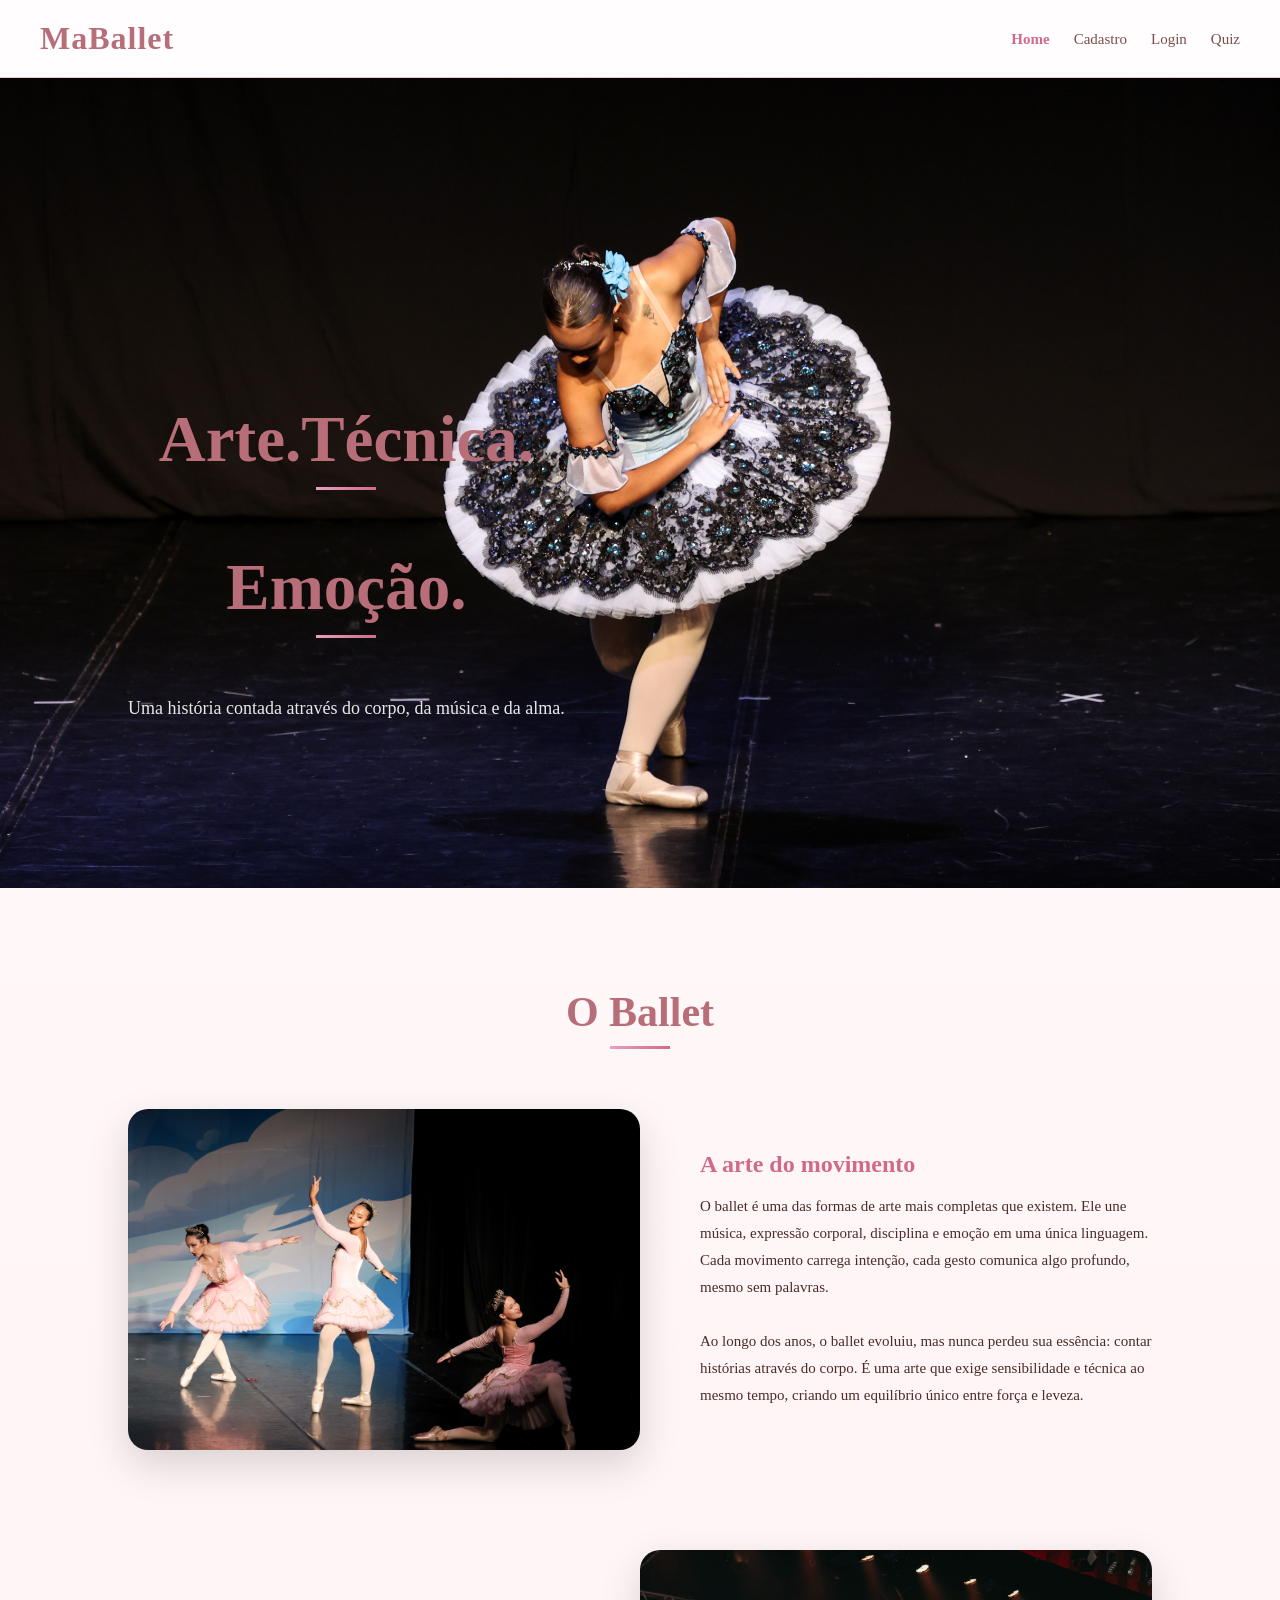
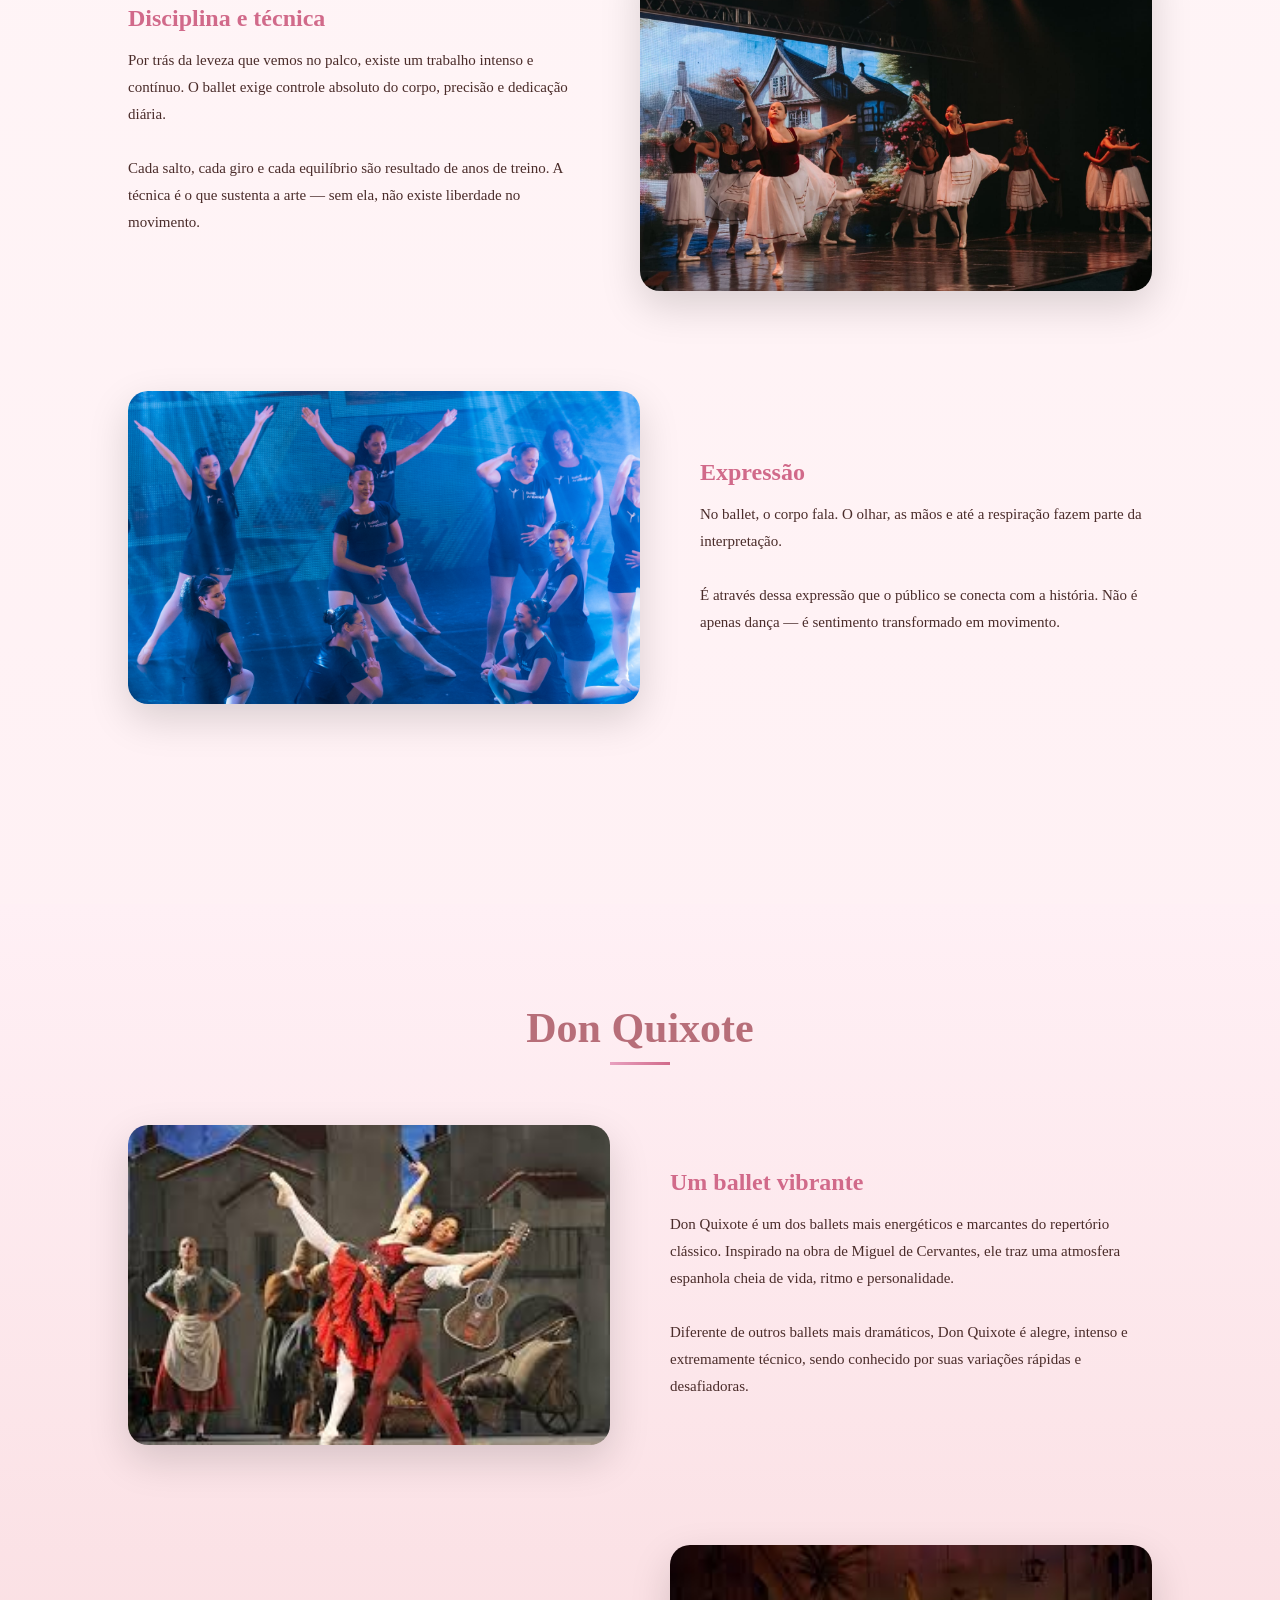
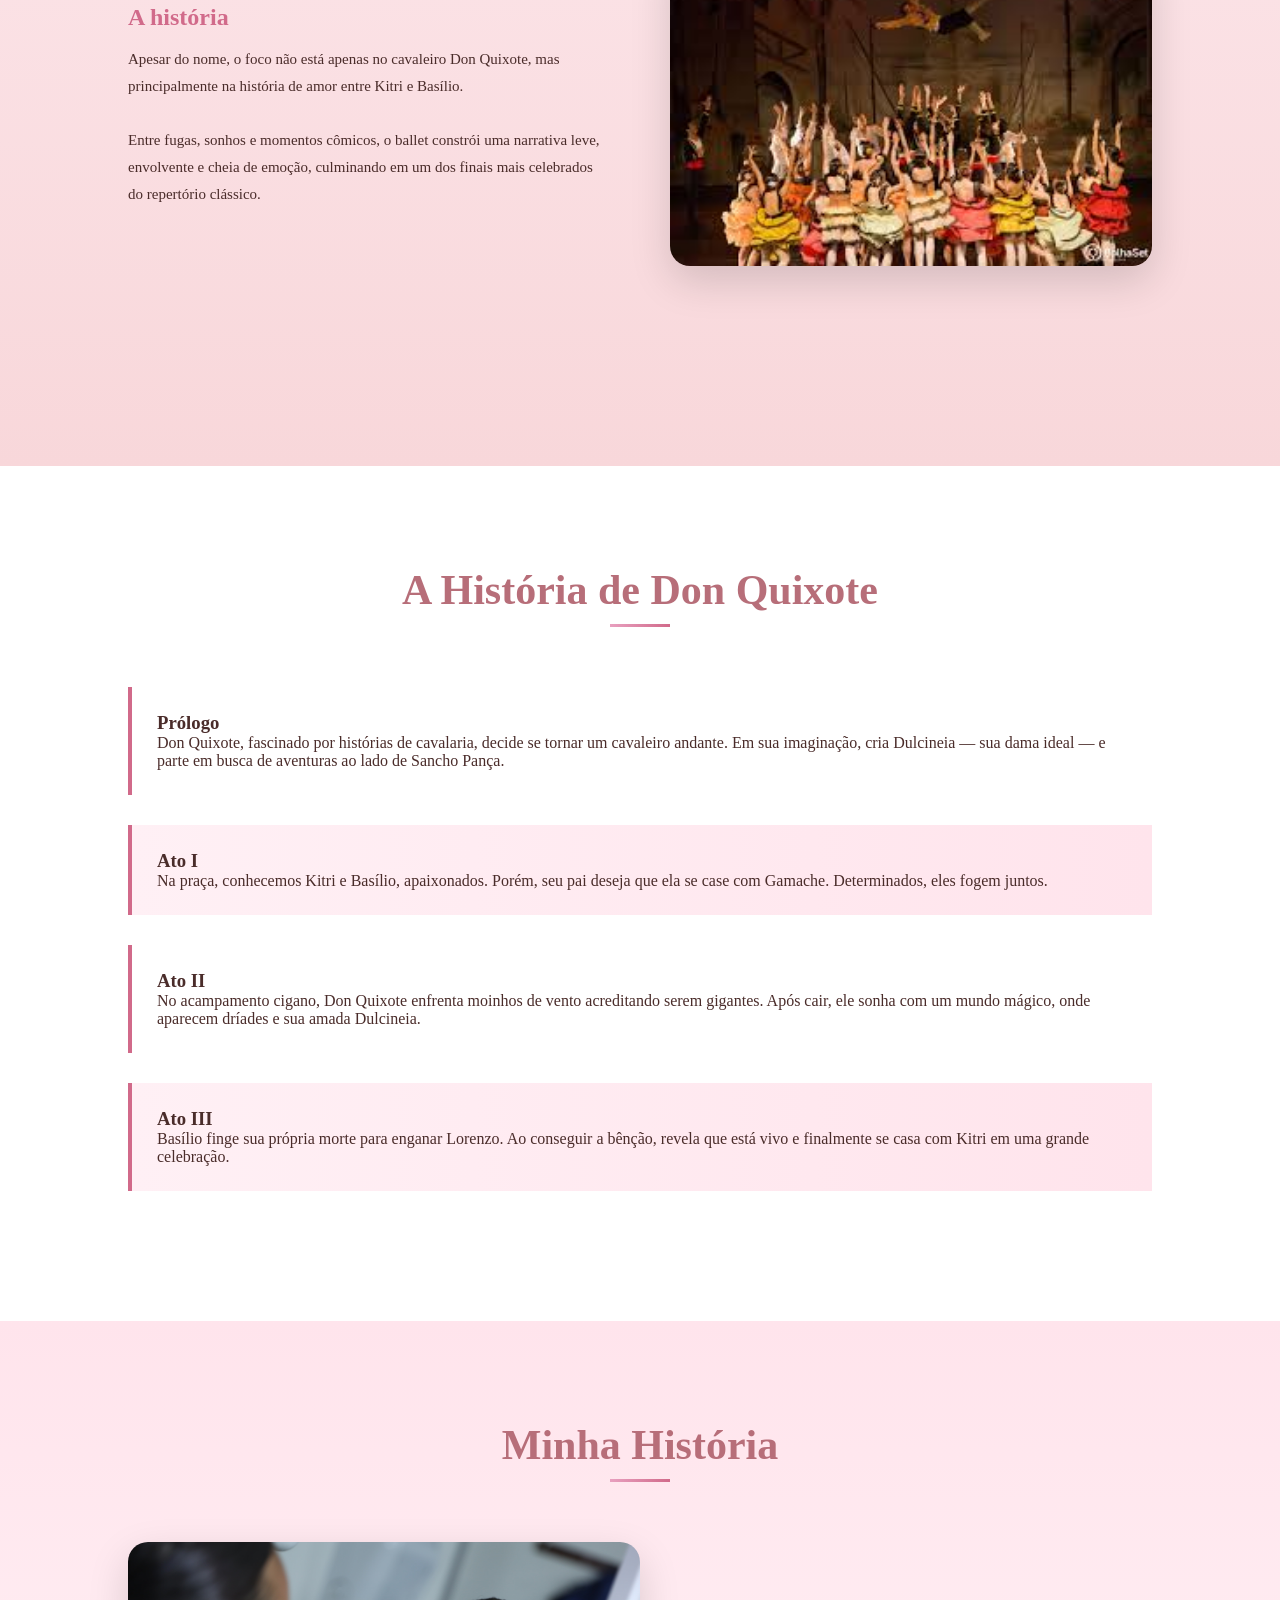
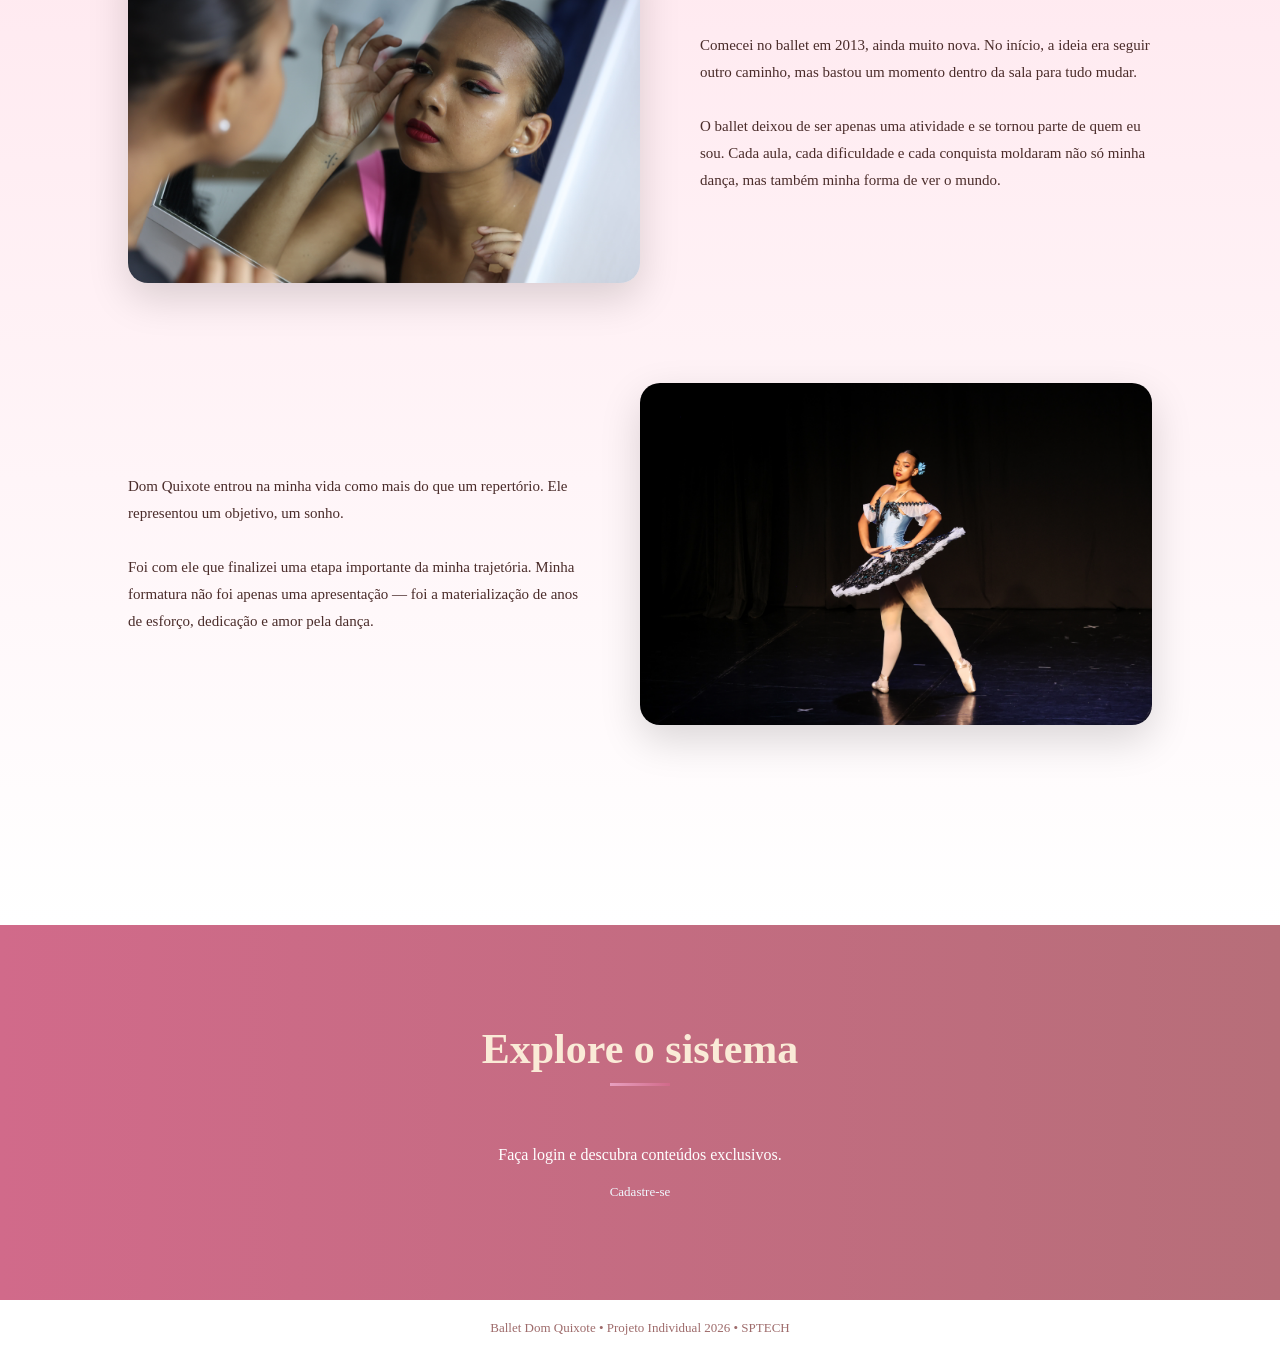
==== projetoApi/public/index.html @ e90dd617 "subindo versão com tentativa de linkar na api" ====
<!DOCTYPE html>
<html lang="pt-br">
<head>
<meta charset="UTF-8">
<meta name="viewport" content="width=device-width, initial-scale=1.0" />
<title>Ballet Don Quixote</title>
<link rel="stylesheet" href="../public/estilo.css" />
</head>

<body>
<header>
    <h1>MaBallet</h1>
    <nav>
        <a href="#" class="ativo">Home</a>
        <a href="../public/cadastro.html">Cadastro</a>
        <a href="../public/login.html">Login</a>
        <a href="#">Quiz</a>
    </nav>
</header>

<section class="hero">
    <div class="overlay"></div>
    <div class="hero-text">
        <h2>Arte.Técnica.</h2>
        <h2>Emoção.</h2>
        <p>Uma história contada através do corpo, da música e da alma.</p>
    </div>
</section>

<section class="ballet">
    <h2>O Ballet</h2>

    <div class="bloco">
        <img src="../public/assets/ballet2.jpg">
        <div class="texto">
            <h3>A arte do movimento</h3>
            <p>
                O ballet é uma das formas de arte mais completas que existem. Ele une música, expressão corporal,
                disciplina e emoção em uma única linguagem. Cada movimento carrega intenção, cada gesto comunica
                algo profundo, mesmo sem palavras.
                <br><br>
                Ao longo dos anos, o ballet evoluiu, mas nunca perdeu sua essência: contar histórias através do corpo.
                É uma arte que exige sensibilidade e técnica ao mesmo tempo, criando um equilíbrio único entre força e leveza.
            </p>
        </div>
    </div>

    <div class="bloco reverse">
        <img src="../public/assets/ballet5.jpg">
        <div class="texto">
            <h3>Disciplina e técnica</h3>
            <p>
                Por trás da leveza que vemos no palco, existe um trabalho intenso e contínuo.
                O ballet exige controle absoluto do corpo, precisão e dedicação diária.
                <br><br>
                Cada salto, cada giro e cada equilíbrio são resultado de anos de treino.
                A técnica é o que sustenta a arte — sem ela, não existe liberdade no movimento.
            </p>
        </div>
    </div>

    <div class="bloco">
        <img src="../public/assets/ballet4.JPG">
        <div class="texto">
            <h3>Expressão</h3>
            <p>
                No ballet, o corpo fala. O olhar, as mãos e até a respiração fazem parte da interpretação.
                <br><br>
                É através dessa expressão que o público se conecta com a história.
                Não é apenas dança — é sentimento transformado em movimento.
            </p>
        </div>
    </div>
</section>

<section class="dom">
    <h2>Don Quixote</h2>

    <div class="bloco">
        <img src="../public/assets/domquixote.jpg">
        <div class="texto">
            <h3>Um ballet vibrante</h3>
            <p>
                Don Quixote é um dos ballets mais energéticos e marcantes do repertório clássico.
                Inspirado na obra de Miguel de Cervantes, ele traz uma atmosfera espanhola cheia de vida,
                ritmo e personalidade.
                <br><br>
                Diferente de outros ballets mais dramáticos, Don Quixote é alegre, intenso e extremamente técnico,
                sendo conhecido por suas variações rápidas e desafiadoras.
            </p>
        </div>
    </div>

    <div class="bloco reverse">
        <img src="../public/assets/domquixote3.jpg">
        <div class="texto">
            <h3>A história</h3>
            <p>
                Apesar do nome, o foco não está apenas no cavaleiro Don Quixote,
                mas principalmente na história de amor entre Kitri e Basílio.
                <br><br>
                Entre fugas, sonhos e momentos cômicos, o ballet constrói uma narrativa leve,
                envolvente e cheia de emoção, culminando em um dos finais mais celebrados do repertório clássico.
            </p>
        </div>
    </div>
</section>

<section class="historia">
    <h2>A História de Don Quixote</h2>

    <div class="linha">
        <h3>Prólogo</h3>
        <p>
            Don Quixote, fascinado por histórias de cavalaria, decide se tornar um cavaleiro andante.
            Em sua imaginação, cria Dulcineia — sua dama ideal — e parte em busca de aventuras ao lado de Sancho Pança.
        </p>
    </div>

    <div class="linha destaque">
        <h3>Ato I</h3>
        <p>
            Na praça, conhecemos Kitri e Basílio, apaixonados. Porém, seu pai deseja que ela se case com Gamache.
            Determinados, eles fogem juntos.
        </p>
    </div>

    <div class="linha">
        <h3>Ato II</h3>
        <p>
            No acampamento cigano, Don Quixote enfrenta moinhos de vento acreditando serem gigantes.
            Após cair, ele sonha com um mundo mágico, onde aparecem dríades e sua amada Dulcineia.
        </p>
    </div>

    <div class="linha destaque">
        <h3>Ato III</h3>
        <p>
            Basílio finge sua própria morte para enganar Lorenzo. Ao conseguir a bênção,
            revela que está vivo e finalmente se casa com Kitri em uma grande celebração.
        </p>
    </div>
</section>

<section class="minha">
    <h2>Minha História</h2>

    <div class="bloco">
        <img src="../public/assets/ballet8.JPG">
        <div class="texto">
            <p>
                Comecei no ballet em 2013, ainda muito nova. No início, a ideia era seguir outro caminho,
                mas bastou um momento dentro da sala para tudo mudar.
                <br><br>
                O ballet deixou de ser apenas uma atividade e se tornou parte de quem eu sou.
                Cada aula, cada dificuldade e cada conquista moldaram não só minha dança,
                mas também minha forma de ver o mundo.
            </p>
        </div>
    </div>

    <div class="bloco reverse">
        <img src="../public/assets/ballet7.jpg">
        <div class="texto">
            <p>
                Dom Quixote entrou na minha vida como mais do que um repertório.
                Ele representou um objetivo, um sonho.
                <br><br>
                Foi com ele que finalizei uma etapa importante da minha trajetória.
                Minha formatura não foi apenas uma apresentação — foi a materialização de anos de esforço,
                dedicação e amor pela dança.
            </p>
        </div>
    </div>
</section>


<section class="ct">
    <h2 style="color: antiquewhite;">Explore o sistema</h2>
    <p>Faça login e descubra conteúdos exclusivos.</p>
     <p class="rodape-card"><a href="../public/cadastro.html" style="color: aliceblue;">Cadastre-se</a></p>
</section>

<footer>
    <p>Ballet Dom Quixote • Projeto Individual 2026 • SPTECH</p>
</footer>

</body>
</html>
---- projetoApi/public/estilo.css ----
* {
    margin: 0;
    padding: 0;
    box-sizing: border-box;
    font-family: 'Georgia', serif;
}

body {
    background: linear-gradient(to bottom, #fffafa, #ffe4ec);
    color: #4a2c2a;
    min-height: 100vh;
}

/* NAVBAR */
header {
    display: flex;
    justify-content: space-between;
    align-items: center;
    padding: 20px 40px;
    background: rgba(255, 255, 255, 0.6);
    backdrop-filter: blur(12px);
    border-bottom: 1px solid #f3c6d3;
    position: sticky;
    top: 0;
    z-index: 10;
}

header h1 {
    color: #b76e79;
    letter-spacing: 1px;
}

nav a {
    margin-left: 20px;
    text-decoration: none;
    color: #7a4e4e;
    font-size: 15px;
    position: relative;
}

nav a::after {
    content: "";
    width: 0%;
    height: 2px;
    background: linear-gradient(to right, #e8a0bf, #d16a8a);
    position: absolute;
    bottom: -5px;
    left: 0;
    transition: 0.3s;
}

nav a:hover::after {
    width: 100%;
}

nav a.ativo {
    color: #d16a8a;
    font-weight: bold;
}

/* HERO */
.hero {
    height: 90vh;
    background: url("../public/assets/ballet.jpg") center/cover;
    position: relative;
}

.hero-text {
    position: absolute;
    top: 40%;
    left: 10%;
    color: white;
}

.hero-text h2 {
    font-size: 65px;
    font-family: 'Times New Roman', serif;
}

.hero-text p {
    margin-top: 10px;
    font-size: 18px;
    opacity: 0.9;
}

/* SEÇÕES */
section {
    padding: 100px 10%;
}

h2 {
    font-size: 42px;
    margin-bottom: 60px;
    text-align: center;
    color: #b76e79;
    position: relative;
}

h2::after {
    content: "";
    width: 60px;
    height: 3px;
    background: linear-gradient(to right, #e8a0bf, #d16a8a);
    display: block;
    margin: 10px auto 0;
}

/* BLOCOS */
.bloco {
    display: flex;
    align-items: center;
    gap: 60px;
    margin-bottom: 100px;
}

.bloco img {
    width: 50%;
    border-radius: 20px;
    box-shadow: 0 15px 40px rgba(0, 0, 0, 0.15);
    transition: 0.4s;
}

.bloco img:hover {
    transform: scale(1.03);
}

.texto {
    width: 50%;
}

.texto h3 {
    margin-bottom: 15px;
    color: #d16a8a;
    font-size: 24px;
}

.texto p {
    line-height: 1.8;
    font-size: 15px;
}

.reverse {
    flex-direction: row-reverse;
}

/* DOM QUIXOTE */
.dom {
    background: linear-gradient(to bottom, #fff0f5, #f8d7da);
    position: relative;
}

/* HISTÓRIA */
.historia {
    background: #fff;
}

.linha {
    margin-bottom: 30px;
    padding: 25px;
    border-left: 4px solid #d16a8a;
    transition: 0.3s;
}

.linha:hover {
    background: #fff0f5;
    transform: translateX(5px);
}

.linha.destaque {
    background: linear-gradient(to right, #fff0f5, #ffe4ec);
}

/* MINHA HISTÓRIA */
.minha {
    background: linear-gradient(to bottom, #ffe4ec, #fff);
}

/* CT */
.ct {
    text-align: center;
    background: linear-gradient(to right, #d16a8a, #b76e79);
    color: white;
    position: relative;
}

.ct button {
    margin-top: 20px;
    padding: 12px 25px;
    border: none;
    background: white;
    color: #d16a8a;
    border-radius: 20px;
    cursor: pointer;
    transition: 0.3s;
}

.ct button:hover {
    transform: scale(1.05);
    background: #ffe4ec;
}

/* FOOTER */
footer {
    text-align: center;
    padding: 20px;
    background: #fff;
    font-size: 13px;
    color: #9e6b6b;
}

/* LOGIN & CADASTRO */

.pagina {
    display: flex;
    align-items: center;
    justify-content: center;
    min-height: calc(100vh - 70px);
    padding: 40px 20px;
}

.card {
    background: rgba(255, 255, 255, 0.85);
    border: 1px solid #f3c6d3;
    border-radius: 20px;
    padding: 48px 44px;
    width: 100%;
    max-width: 480px;
    box-shadow: 0 8px 32px rgba(209, 106, 138, 0.1);
}

.card h2 {
    font-size: 28px;
    color: #b76e79;
    margin-bottom: 6px;
    text-align: center;
}

.subtitulo {
    text-align: center;
    color: #9e6b6b;
    font-size: 14px;
    margin-bottom: 30px;
}

.campo {
    margin-bottom: 18px;
}

.campo label {
    display: block;
    font-size: 13px;
    color: #7a4e4e;
    margin-bottom: 6px;
}

.campo input {
    width: 100%;
    padding: 11px 14px;
    border: 1px solid #f3c6d3;
    border-radius: 10px;
    font-size: 14px;
    font-family: 'Georgia', serif;
    color: #4a2c2a;
    background: #fff;
    transition: border 0.2s, box-shadow 0.2s;
    outline: none;
}

.campo input:focus {
    border-color: #d16a8a;
    box-shadow: 0 0 0 3px rgba(209, 106, 138, 0.15);
}

.campo input::placeholder {
    color: #c9a0a0;
}

.linha-dupla {
    display: grid;
    grid-template-columns: 1fr 1fr;
    gap: 14px;
}

.botao {
    width: 100%;
    padding: 13px;
    background: linear-gradient(to right, #d16a8a, #b76e79);
    color: white;
    border: none;
    border-radius: 12px;
    font-size: 15px;
    font-family: 'Georgia', serif;
    cursor: pointer;
    margin-top: 8px;
    transition: opacity 0.2s, transform 0.2s;
}

.botao:hover {
    opacity: 0.9;
    transform: scale(1.01);
}

.botao:active {
    transform: scale(0.99);
}

.botao:disabled {
    opacity: 0.5;
    cursor: not-allowed;
    transform: none;
}

.rodape-card {
    text-align: center;
    font-size: 13px;
    color: #9e6b6b;
    margin-top: 20px;
}

.rodape-card a {
    color: #d16a8a;
    text-decoration: none;
}

.rodape-card a:hover {
    text-decoration: underline;
}

.alerta {
    display: none;
    padding: 11px 16px;
    border-radius: 10px;
    font-size: 13px;
    margin-bottom: 18px;
    text-align: center;
}

.alerta.erro {
    background: #fff0f5;
    border: 1px solid #f3c6d3;
    color: #b76e79;
}

.alerta.sucesso {
    background: #f0fff4;
    border: 1px solid #c3e6cb;
    color: #2d6a4f;
}

/* Contador de tentativas (só no login) */
.tentativas {
    text-align: center;
    font-size: 12px;
    color: #b76e79;
    margin-top: 8px;
    min-height: 18px;
}

/* ALERTA */

#alerta {
    position: absolute;
    right: 0;
    bottom: 0;
}

.mensagem-alarme {
    background-color: white;
    border-radius: 5px;
    width: 300px;
    height: 80px;
    margin: 10px;
    padding: 10px 0;
    display: flex;
    justify-content: space-evenly;
    align-items: center;
}

.mensagem-alarme h3 {
    font-size: 14px;
    margin: 0;
}

.mensagem-alarme .informacao {
    width: 66%;
}

.alarme-sino {
    width: 48px;
    height: 48px;
    animation-name: bell;
    animation-duration: 4s;
    background-image: url('https://cdn-icons-png.flaticon.com/512/1157/1157000.png');
    background-size: cover;
    animation-iteration-count: infinite;
}

.quiz-topo {
    text-align: center;
    margin-bottom: 24px;
}

.quiz-topo p {
    color: #9e6b6b;
    font-size: 14px;
    margin-top: 6px;
}

.progresso {
    display: flex;
    gap: 8px;
    margin-bottom: 24px;
}

.passo {
    flex: 1;
    height: 5px;
    border-radius: 3px;
    background: #f3c6d3;
    transition: background 0.3s;
}

.passo.ativo {
    background: #e8a0bf;
}

.passo.completo {
    background: #d16a8a;
}

.quiz-num {
    font-size: 12px;
    color: #c9a0a0;
    margin-bottom: 6px;
}

.quiz-pergunta {
    font-size: 18px;
    color: #b76e79;
    margin-bottom: 24px;
    line-height: 1.5;
}

.opcoes {
    display: flex;
    flex-direction: column;
    gap: 10px;
    margin-bottom: 24px;
}

.opcao {
    display: flex;
    align-items: center;
    gap: 12px;
    padding: 12px 16px;
    border: 1px solid #f3c6d3;
    border-radius: 12px;
    background: #fff;
    cursor: pointer;
    font-family: 'Georgia', serif;
    font-size: 14px;
    color: #4a2c2a;
    text-align: left;
    transition: border 0.2s, background 0.2s;
}

.opcao:hover {
    border-color: #e8a0bf;
    background: #fff0f5;
}

.opcao.marcada {
    border-color: #d16a8a;
    background: #fff0f5;
}

.opcao-letra {
    min-width: 28px;
    height: 28px;
    border-radius: 50%;
    background: #f3c6d3;
    color: #b76e79;
    font-size: 12px;
    font-weight: bold;
    display: flex;
    align-items: center;
    justify-content: center;
}

.opcao.marcada .opcao-letra {
    background: #d16a8a;
    color: #fff;
}

.navegacao {
    display: flex;
    justify-content: space-between;
}

.btn-voltar {
    padding: 10px 20px;
    border: 1px solid #f3c6d3;
    border-radius: 12px;
    background: #fff;
    color: #b76e79;
    cursor: pointer;
    font-family: 'Georgia', serif;
    font-size: 14px;
    transition: background 0.2s;
}

.btn-voltar:hover {
    background: #fff0f5;
}

.resultado-emoji {
    font-size: 56px;
    margin-bottom: 8px;
}

.resultado-subtitulo {
    font-size: 14px;
    color: #9e6b6b;
    margin-bottom: 4px;
}

.resultado-perfil {
    font-size: 28px;
    color: #b76e79;
    margin-bottom: 16px;
}

.resultado-desc {
    font-size: 14px;
    color: #7a4e4e;
    line-height: 1.8;
    margin-bottom: 20px;
}

.barra-fundo {
    background: #f3c6d3;
    border-radius: 6px;
    height: 8px;
    margin-bottom: 24px;
    overflow: hidden;
}

.barra-preenchida {
    height: 100%;
    border-radius: 6px;
    background: linear-gradient(to right, #e8a0bf, #d16a8a);
    transition: width 1s ease;
}

.btn-refazer {
    width: 100%;
    padding: 13px;
    border: 1px solid #f3c6d3;
    border-radius: 12px;
    background: #fff;
    color: #b76e79;
    font-family: 'Georgia', serif;
    font-size: 15px;
    cursor: pointer;
    margin-bottom: 10px;
    transition: background 0.2s;
}

.btn-refazer:hover {
    background: #fff0f5;
}

.aviso-salvar {
    text-align: center;
    font-size: 13px;
    margin-top: 10px;
    min-height: 18px;
}

.aviso-salvar.erro {
    color: #b76e79;
}

.aviso-salvar.sucesso {
    color: #2d6a4f;
}

/* Esconde elementos que não devem aparecer no momento */
.escondido {
    display: none;
}
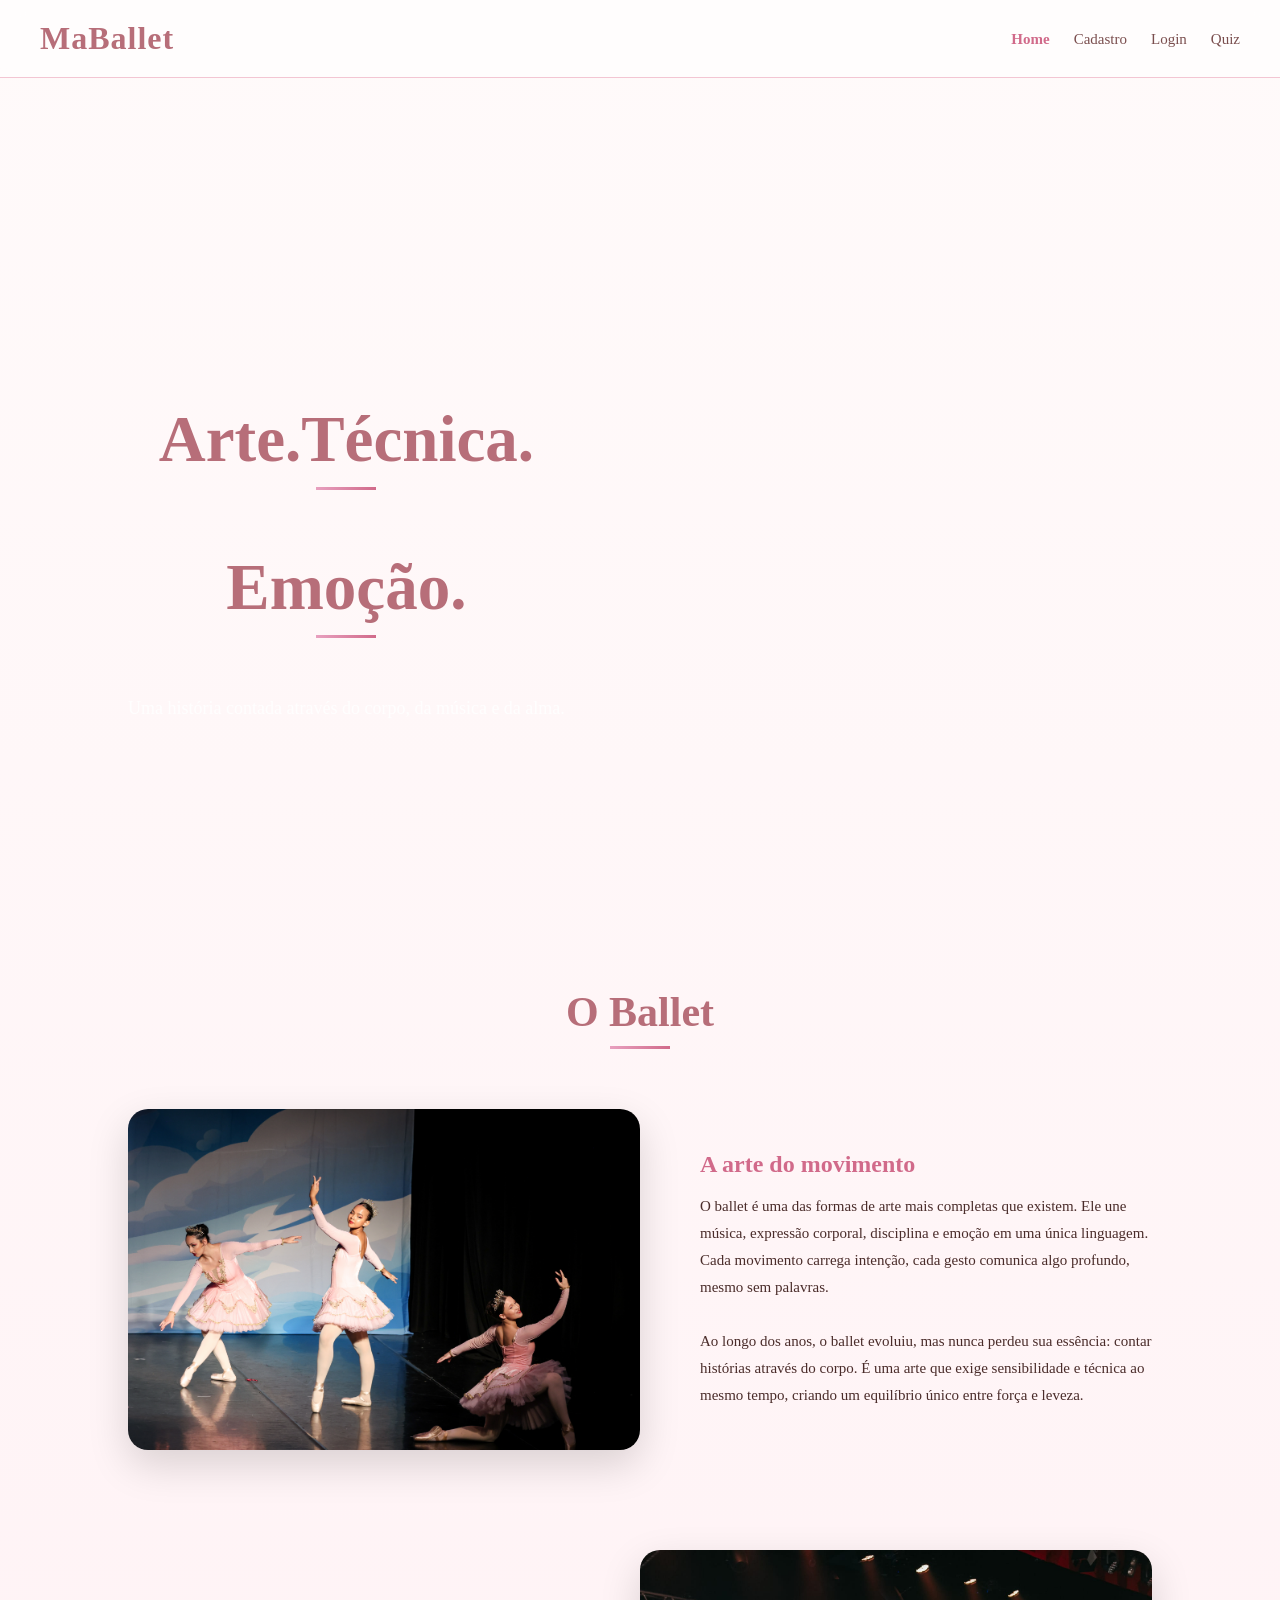
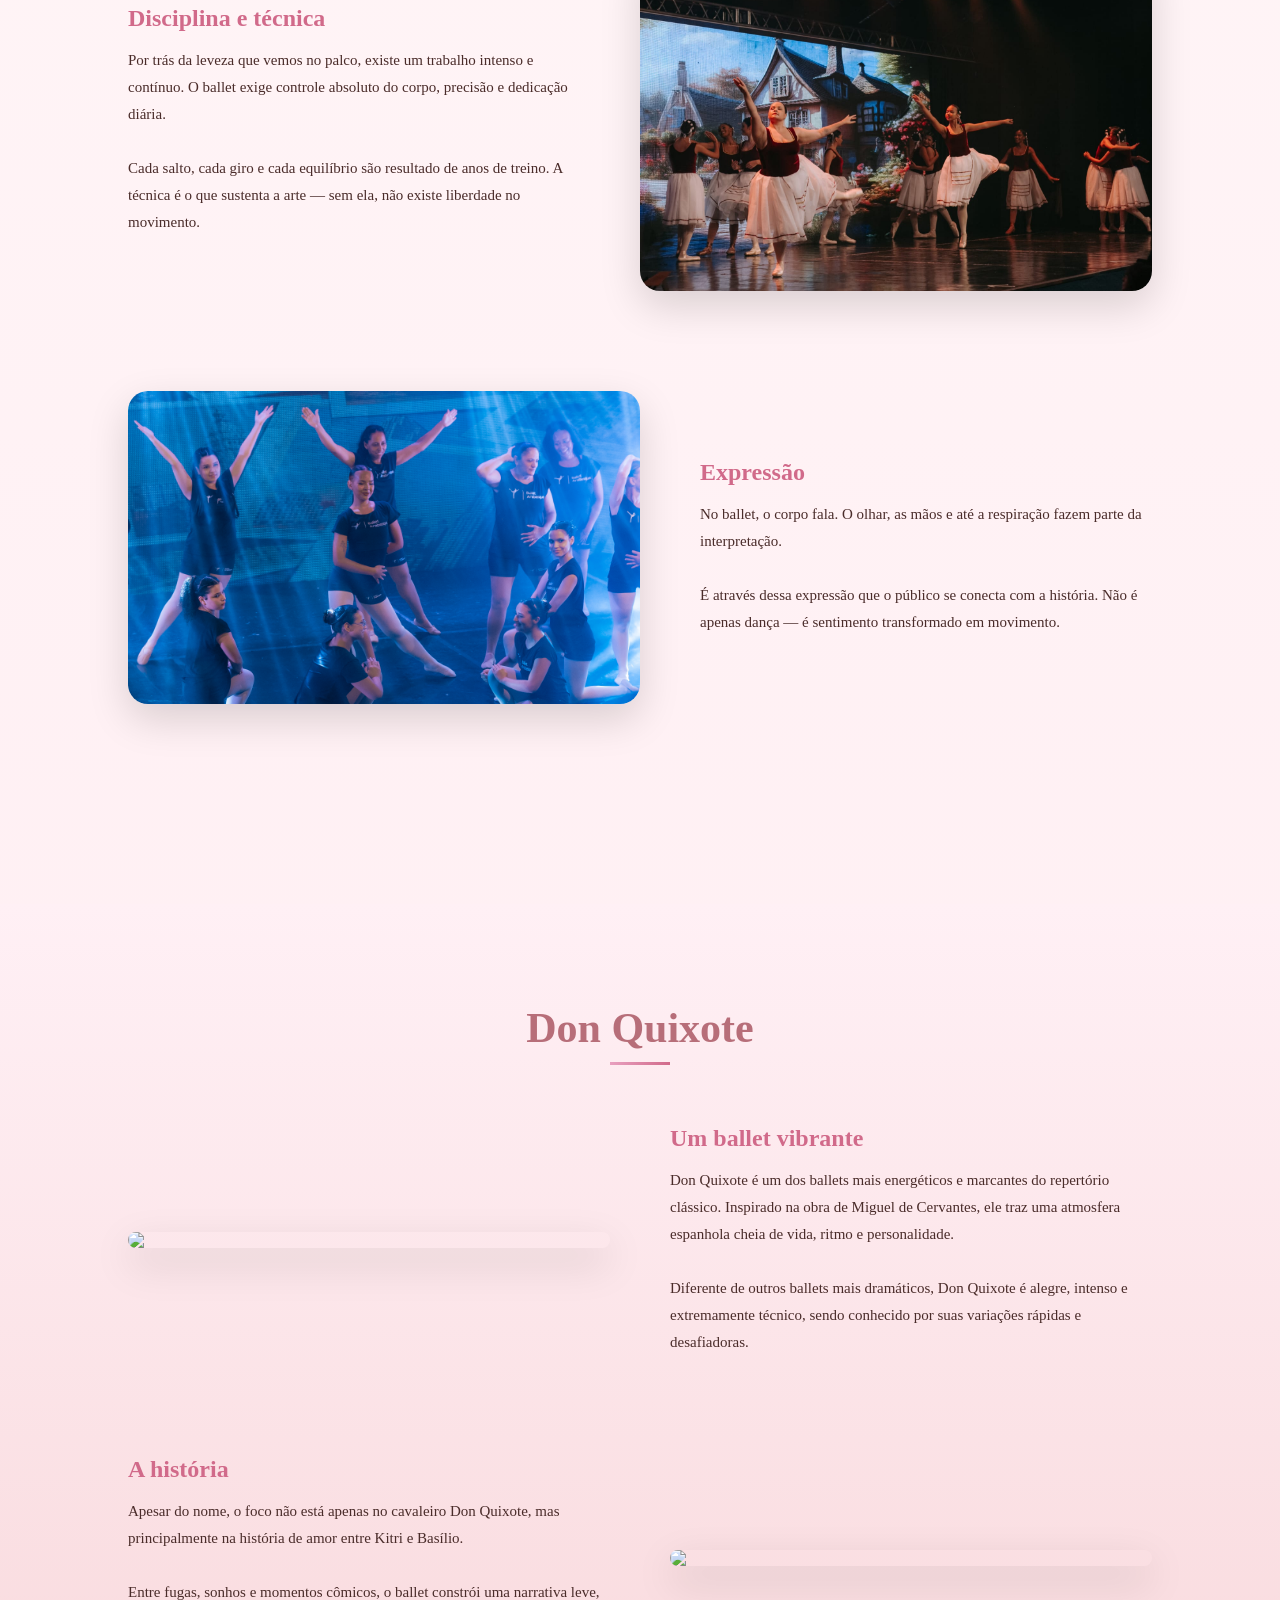
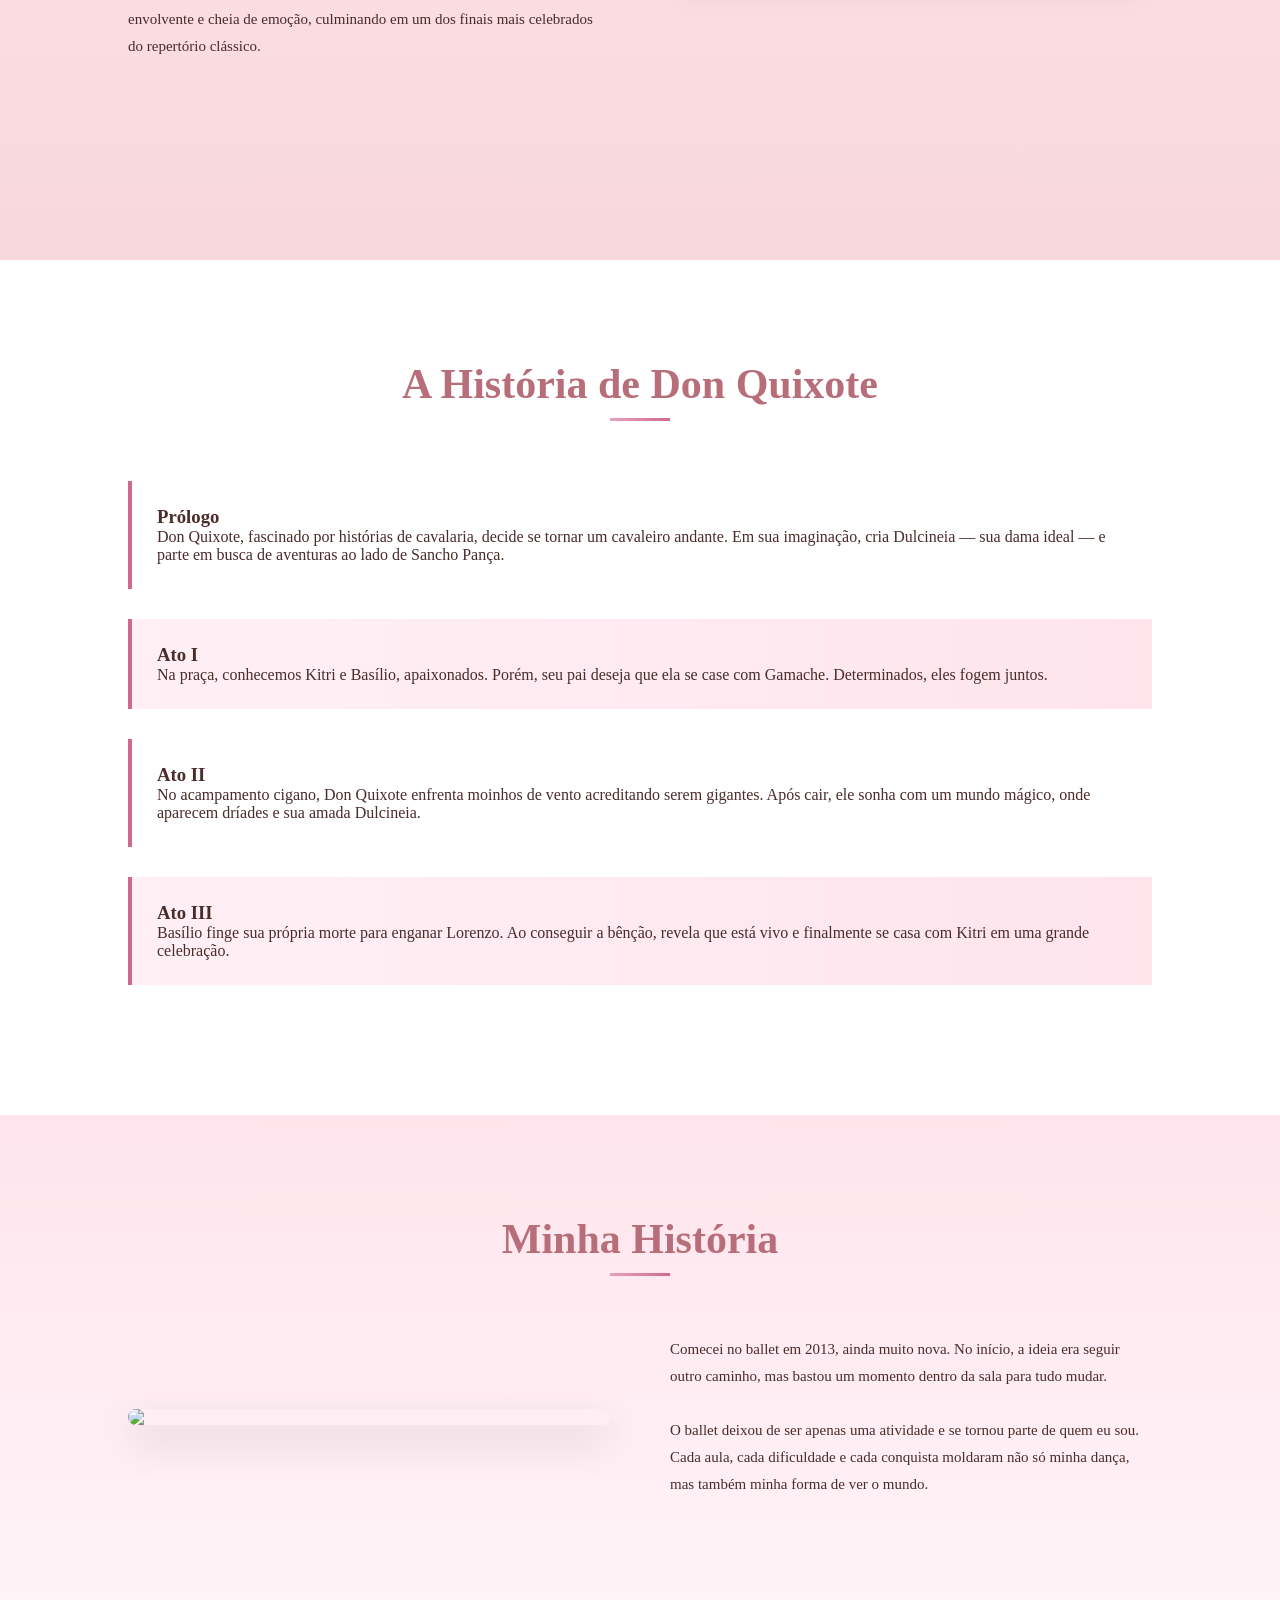
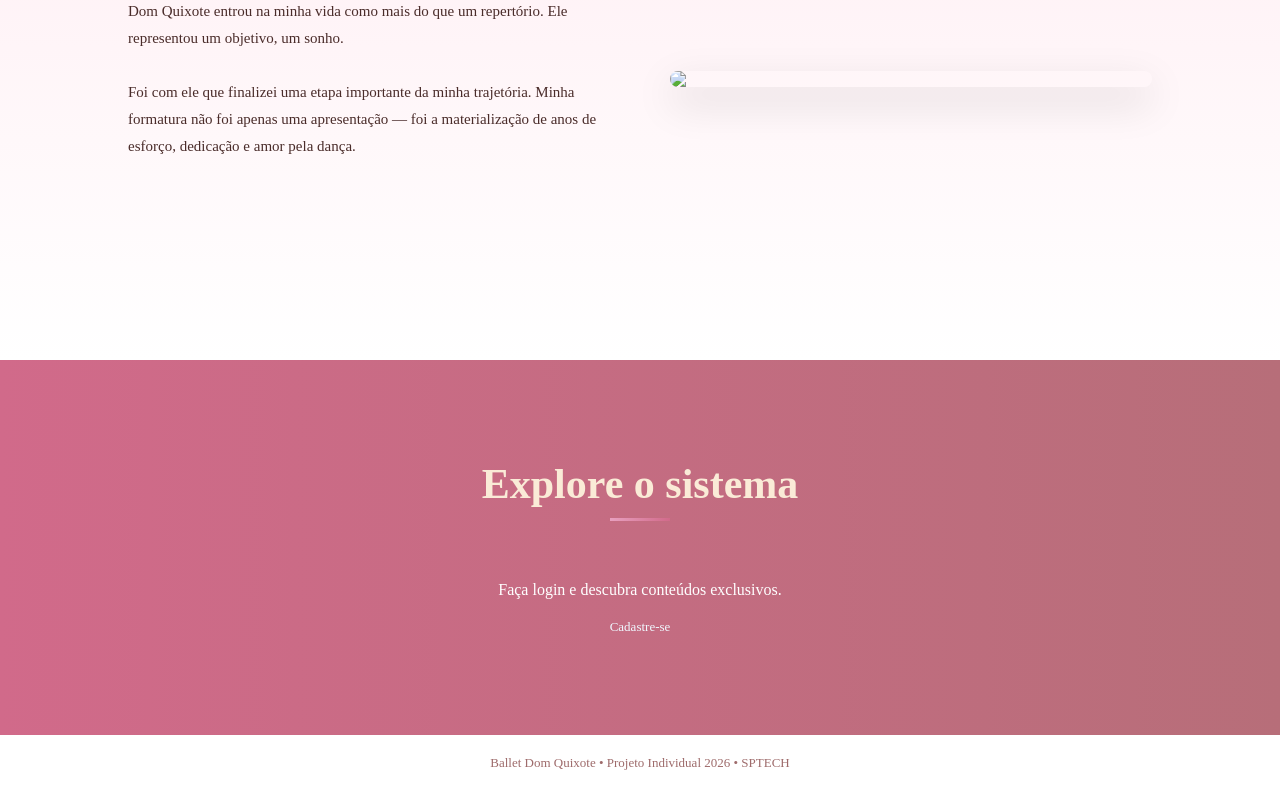
==== commit c597cf0f: "subindo versão com a api webdataviz" ====
--- a/projetoApi/public/index.html
+++ b/projetoApi/public/index.html
@@ -4,7 +4,7 @@
 <meta charset="UTF-8">
 <meta name="viewport" content="width=device-width, initial-scale=1.0" />
 <title>Ballet Don Quixote</title>
-<link rel="stylesheet" href="../public/estilo.css" />
+<link rel="stylesheet" href="estilo.css" />
 </head>
 
 <body>
@@ -12,9 +12,9 @@
     <h1>MaBallet</h1>
     <nav>
         <a href="#" class="ativo">Home</a>
-        <a href="../public/cadastro.html">Cadastro</a>
-        <a href="../public/login.html">Login</a>
-        <a href="#">Quiz</a>
+        <a href="cadastro.html">Cadastro</a>
+        <a href="login.html">Login</a>
+        <a href="quiz.html">Quiz</a>
     </nav>
 </header>
 
@@ -31,7 +31,7 @@
     <h2>O Ballet</h2>
 
     <div class="bloco">
-        <img src="../public/assets/ballet2.jpg">
+        <img src="assets/ballet2.jpg">
         <div class="texto">
             <h3>A arte do movimento</h3>
             <p>
@@ -46,7 +46,7 @@
     </div>
 
     <div class="bloco reverse">
-        <img src="../public/assets/ballet5.jpg">
+        <img src="assets/ballet5.jpg">
         <div class="texto">
             <h3>Disciplina e técnica</h3>
             <p>
@@ -60,7 +60,7 @@
     </div>
 
     <div class="bloco">
-        <img src="../public/assets/ballet4.JPG">
+        <img src="assets/ballet4.JPG">
         <div class="texto">
             <h3>Expressão</h3>
             <p>
@@ -77,7 +77,7 @@
     <h2>Don Quixote</h2>
 
     <div class="bloco">
-        <img src="../public/assets/domquixote.jpg">
+        <img src="/assets/domquixote.jpg">
         <div class="texto">
             <h3>Um ballet vibrante</h3>
             <p>
@@ -92,7 +92,7 @@
     </div>
 
     <div class="bloco reverse">
-        <img src="../public/assets/domquixote3.jpg">
+        <img src="/assets/domquixote3.jpg">
         <div class="texto">
             <h3>A história</h3>
             <p>
@@ -146,7 +146,7 @@
     <h2>Minha História</h2>
 
     <div class="bloco">
-        <img src="../public/assets/ballet8.JPG">
+        <img src="/assets/ballet8.JPG">
         <div class="texto">
             <p>
                 Comecei no ballet em 2013, ainda muito nova. No início, a ideia era seguir outro caminho,
@@ -160,7 +160,7 @@
     </div>
 
     <div class="bloco reverse">
-        <img src="../public/assets/ballet7.jpg">
+        <img src="/assets/ballet7.jpg">
         <div class="texto">
             <p>
                 Dom Quixote entrou na minha vida como mais do que um repertório.
@@ -178,7 +178,7 @@
 <section class="ct">
     <h2 style="color: antiquewhite;">Explore o sistema</h2>
     <p>Faça login e descubra conteúdos exclusivos.</p>
-     <p class="rodape-card"><a href="../public/cadastro.html" style="color: aliceblue;">Cadastre-se</a></p>
+     <p class="rodape-card"><a href="/cadastro.html" style="color: aliceblue;">Cadastre-se</a></p>
 </section>
 
 <footer>
--- a/projetoApi/public/estilo.css
+++ b/projetoApi/public/estilo.css
@@ -61,7 +61,7 @@
 /* HERO */
 .hero {
     height: 90vh;
-    background: url("../public/assets/ballet.jpg") center/cover;
+    background: url("/assets/ballet.jpg") center/cover;
     position: relative;
 }
 
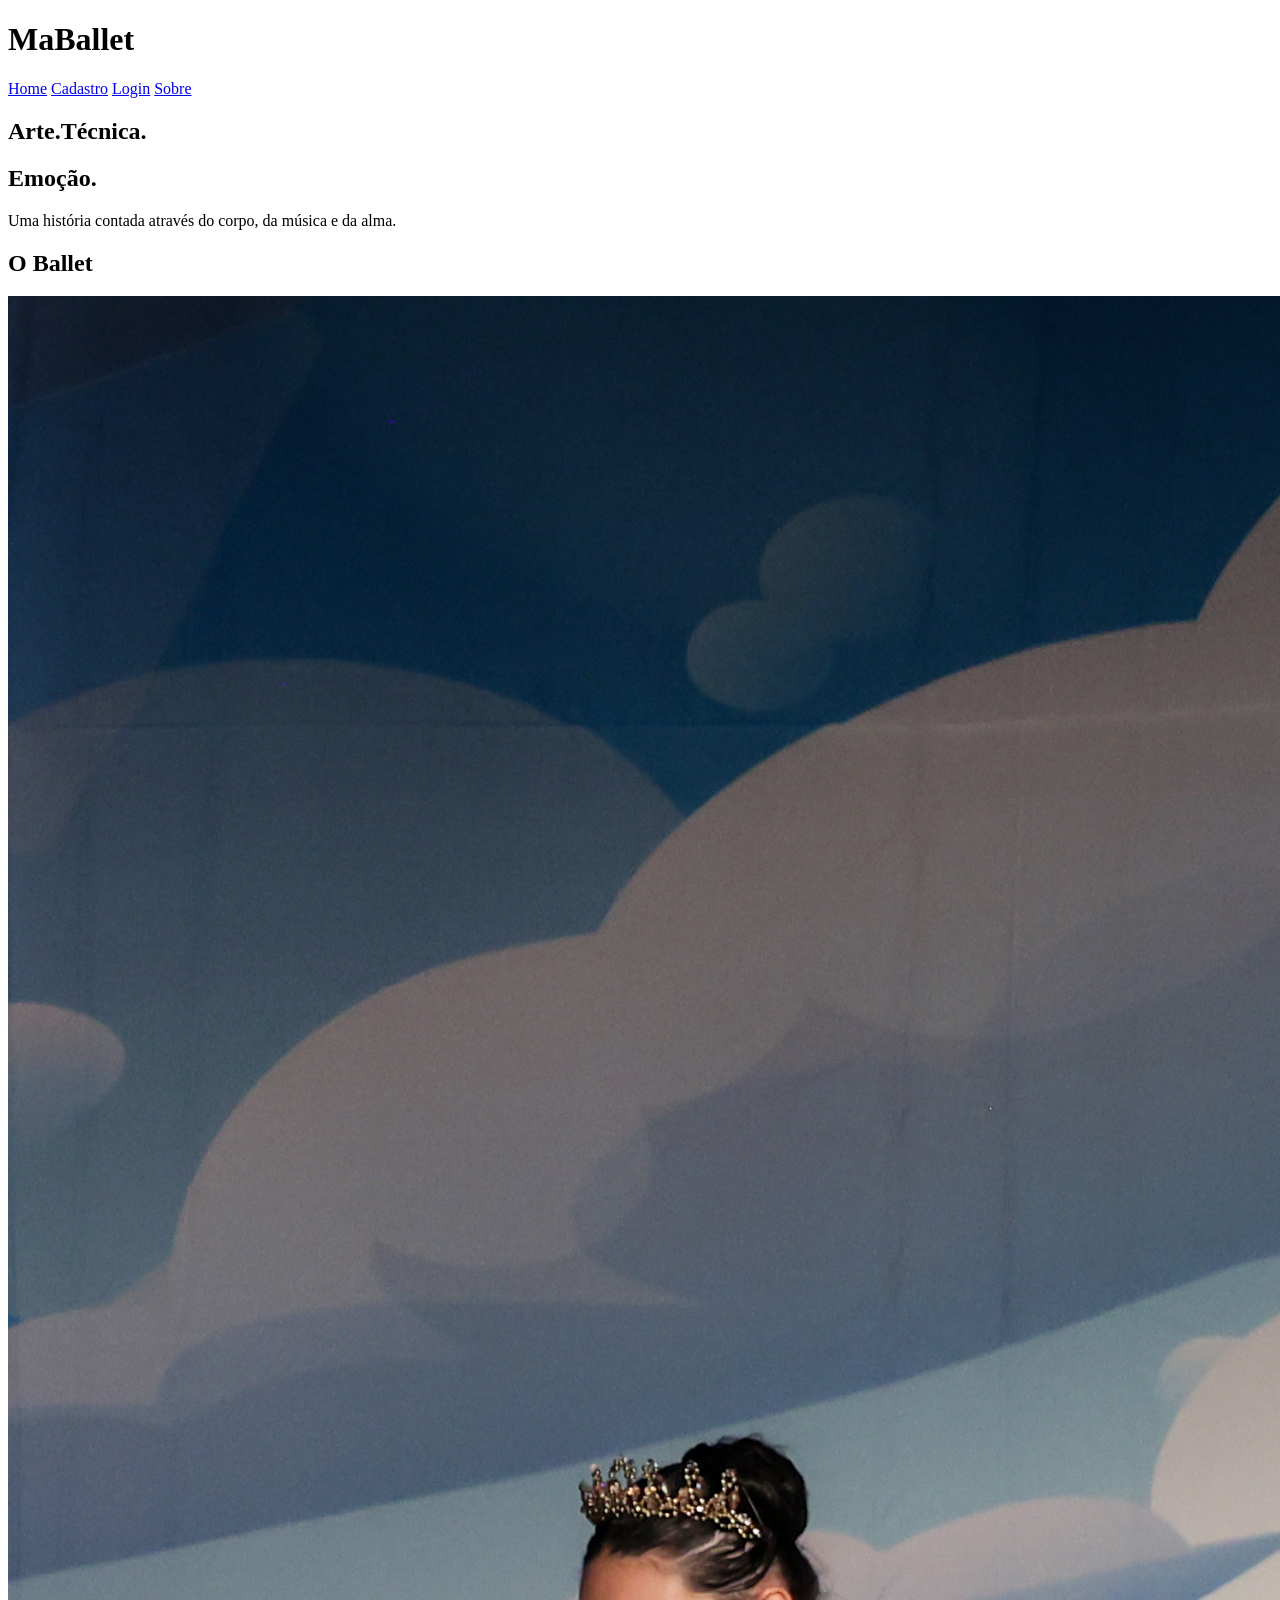
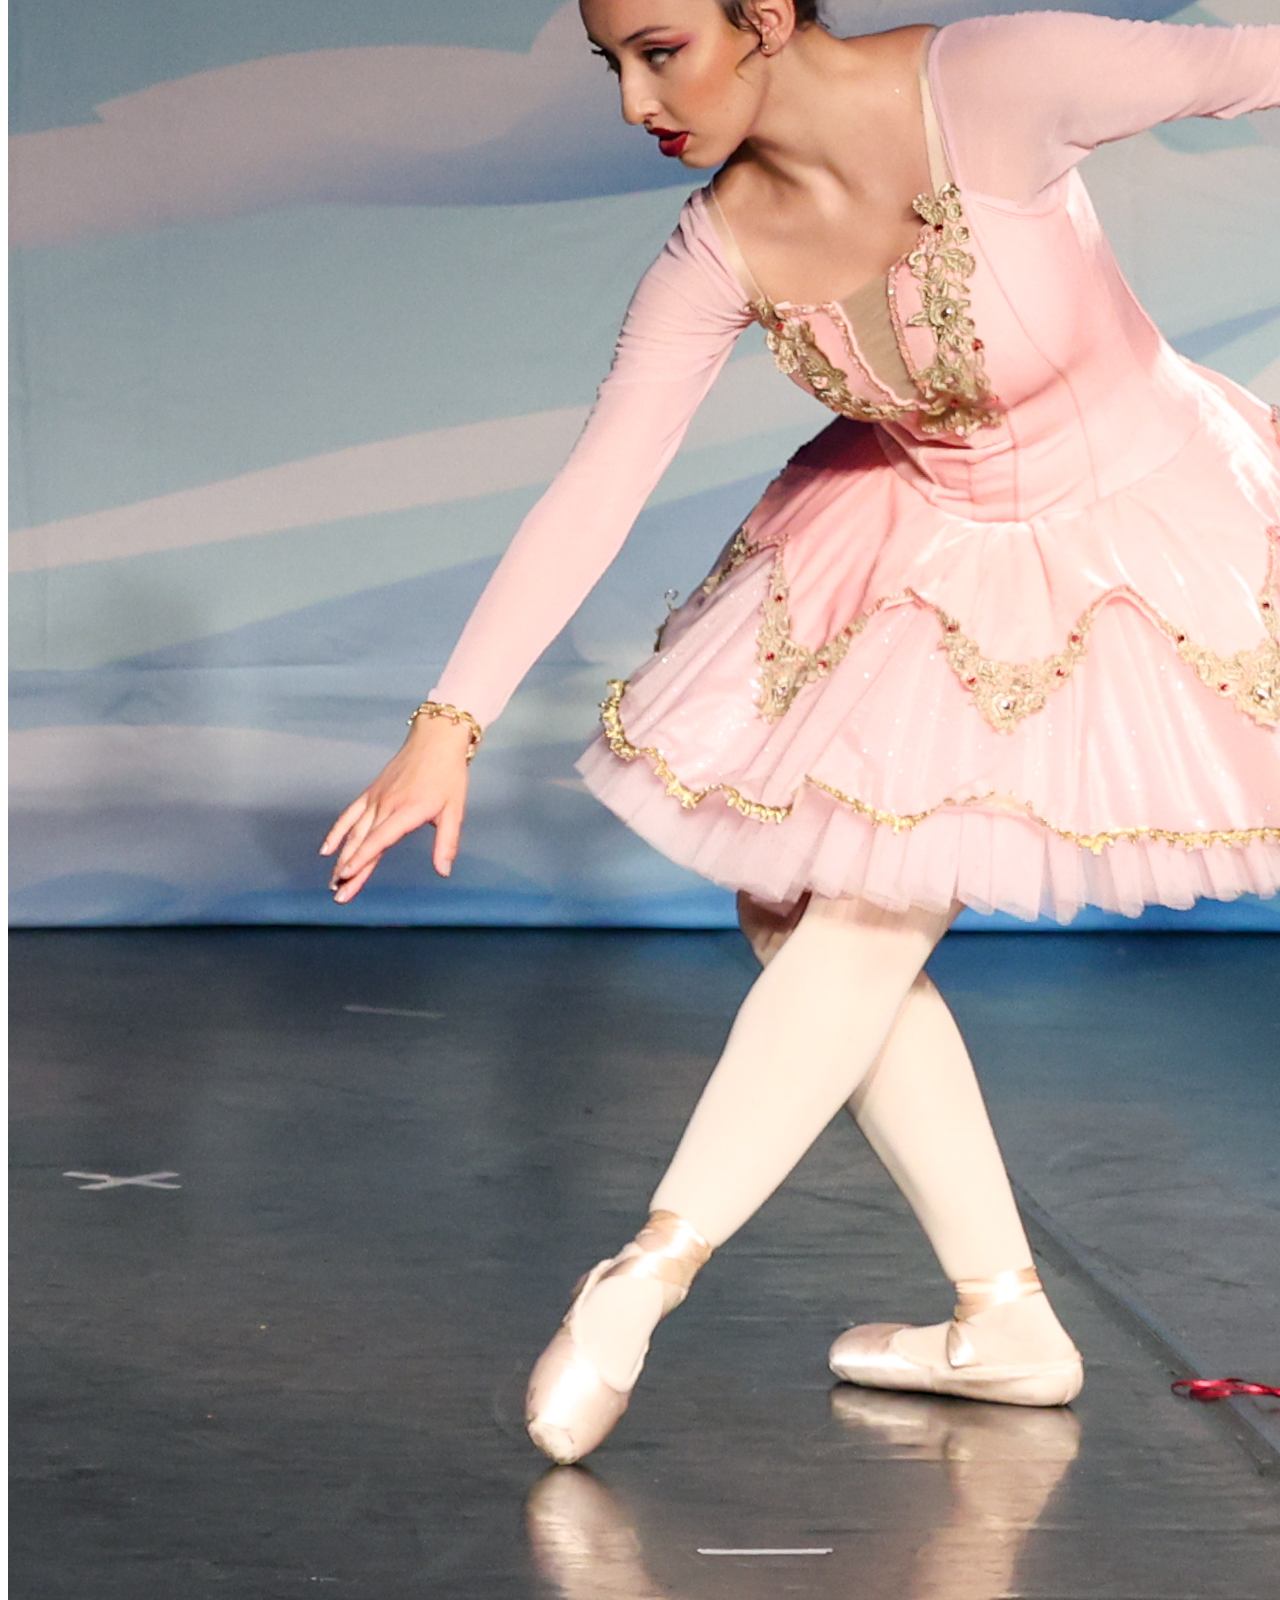
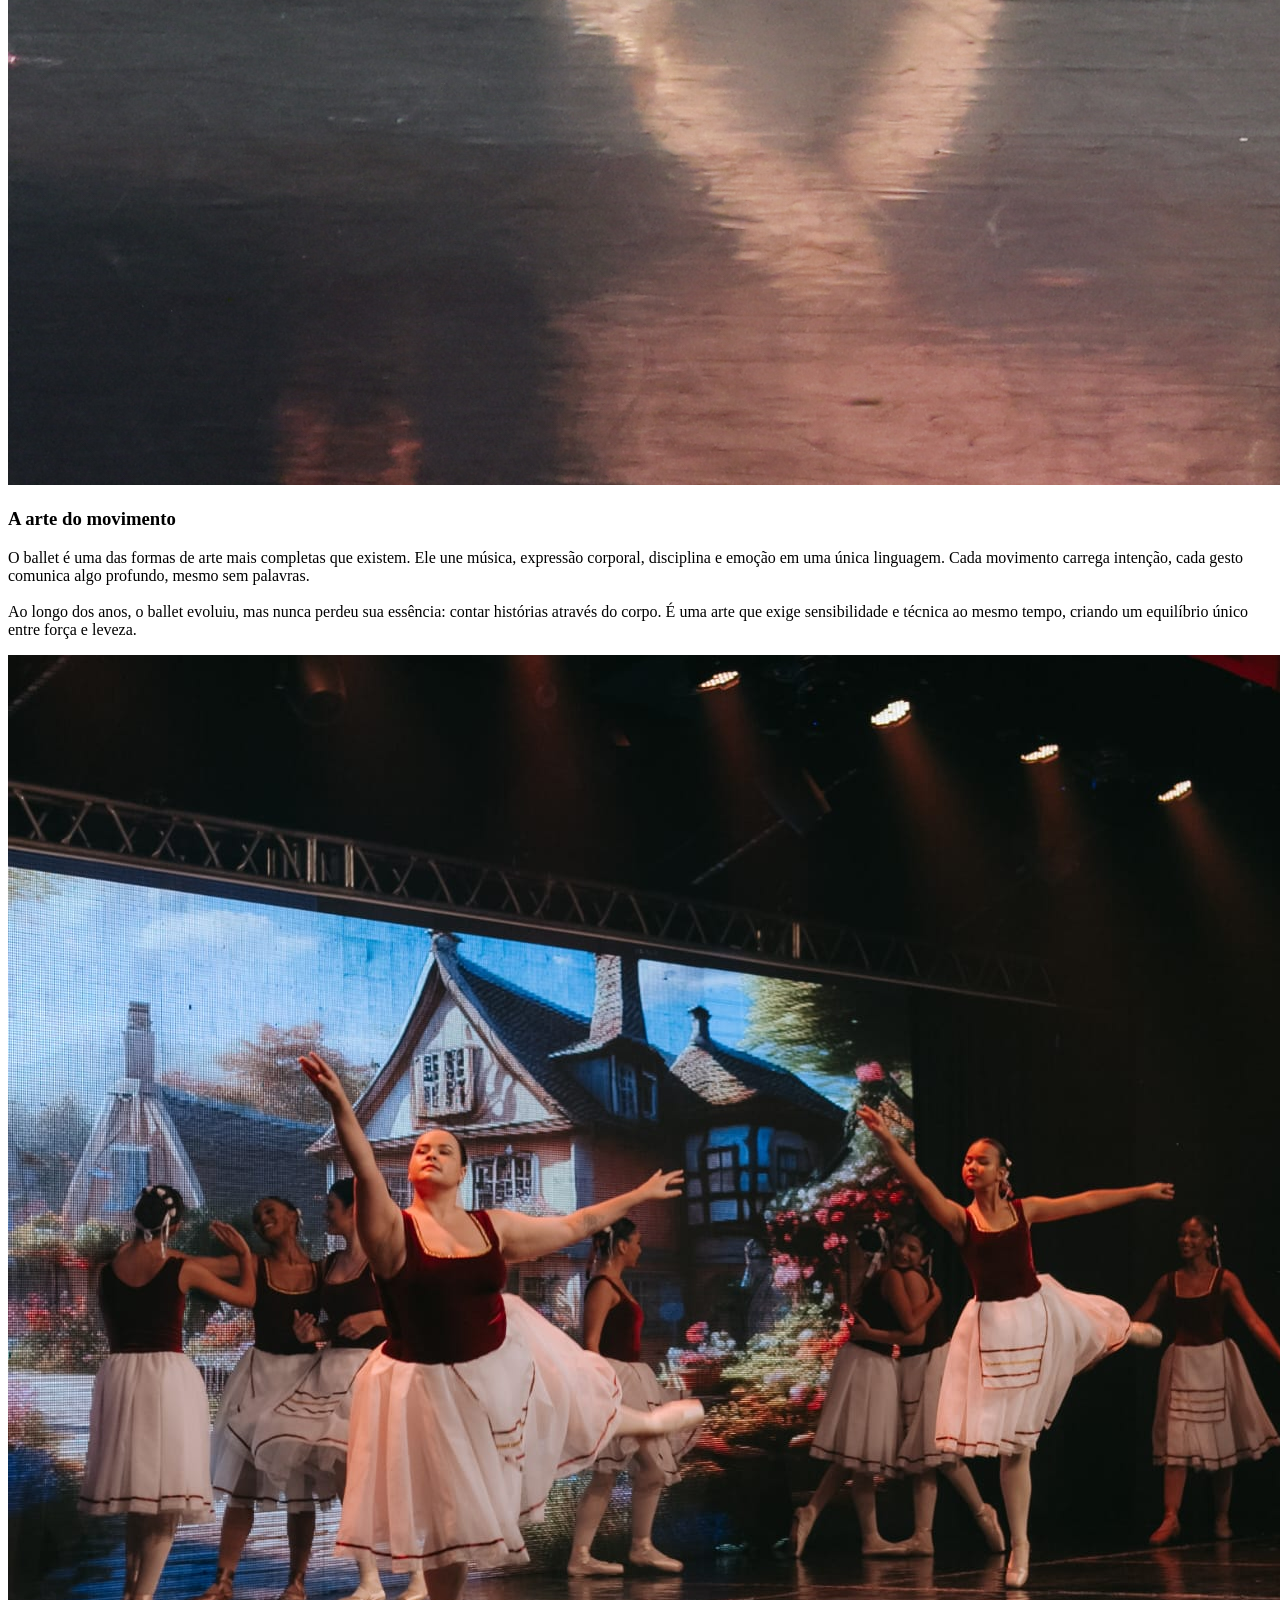
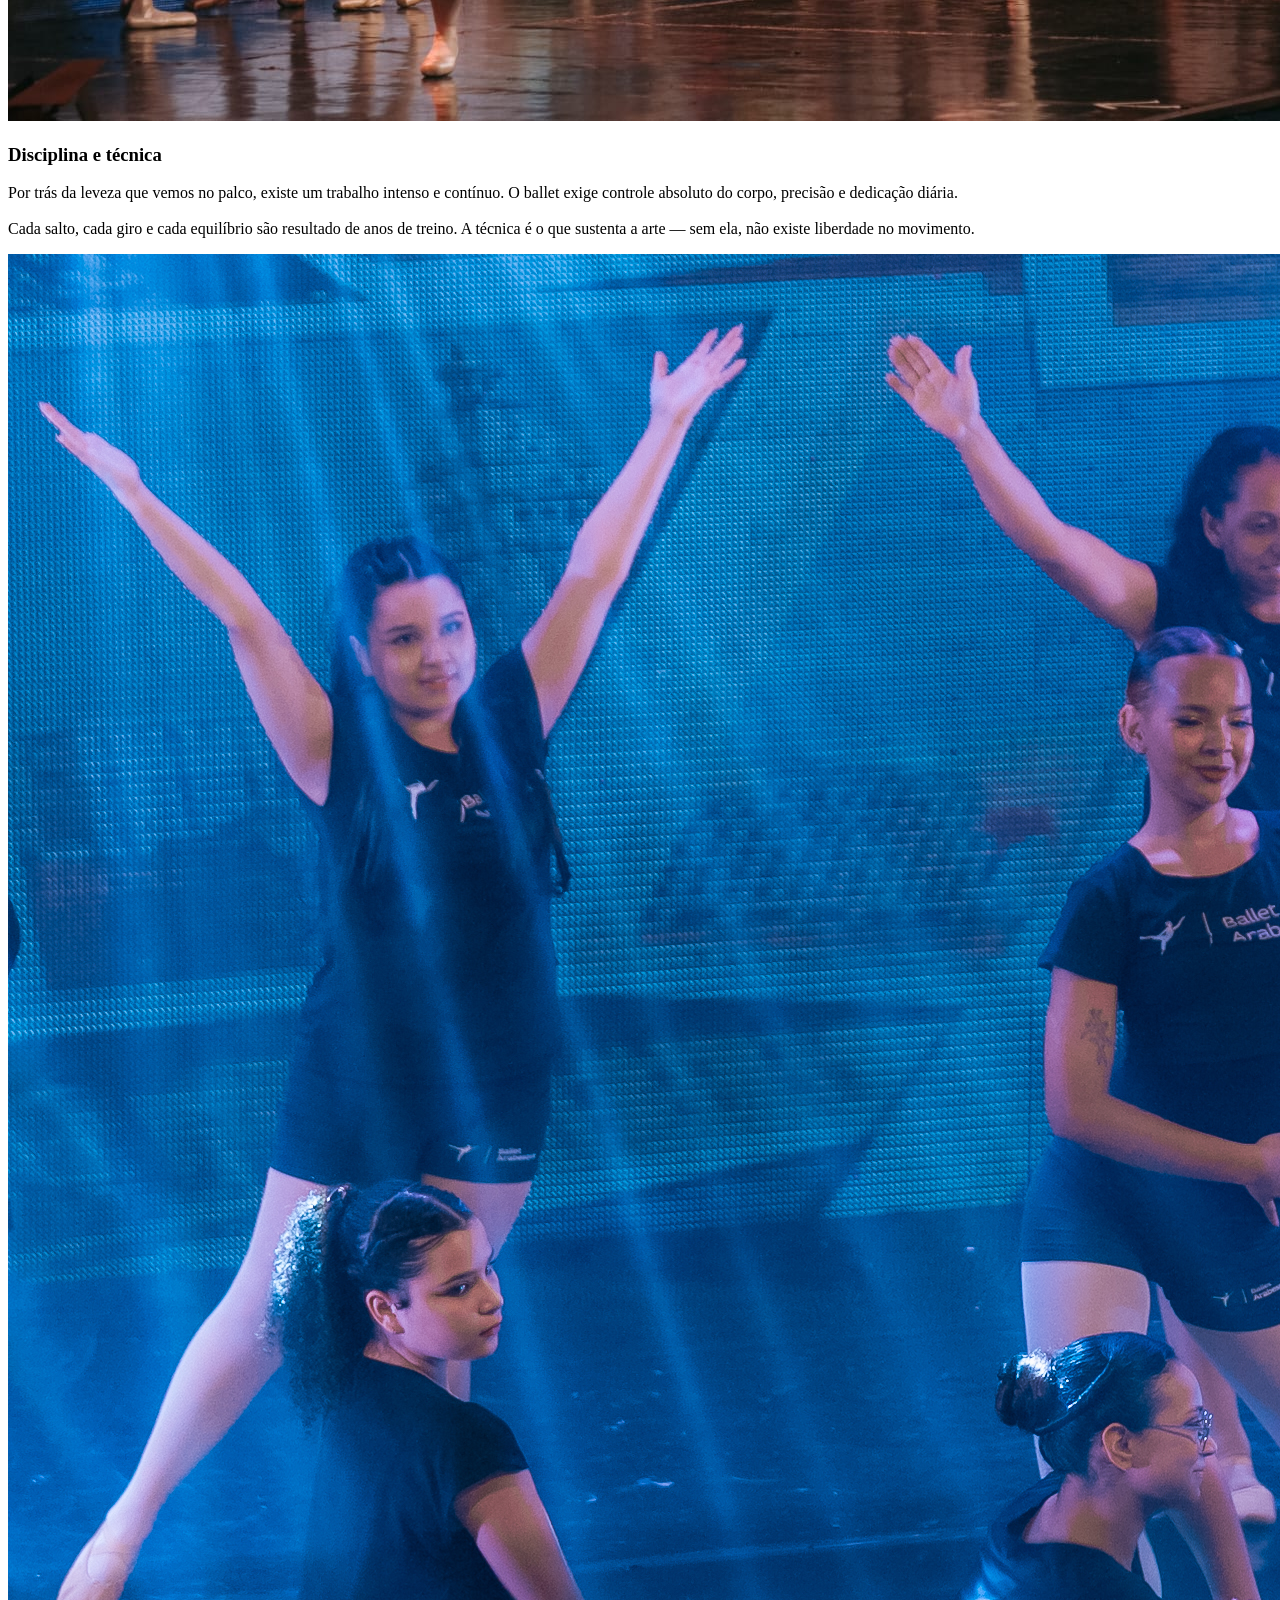
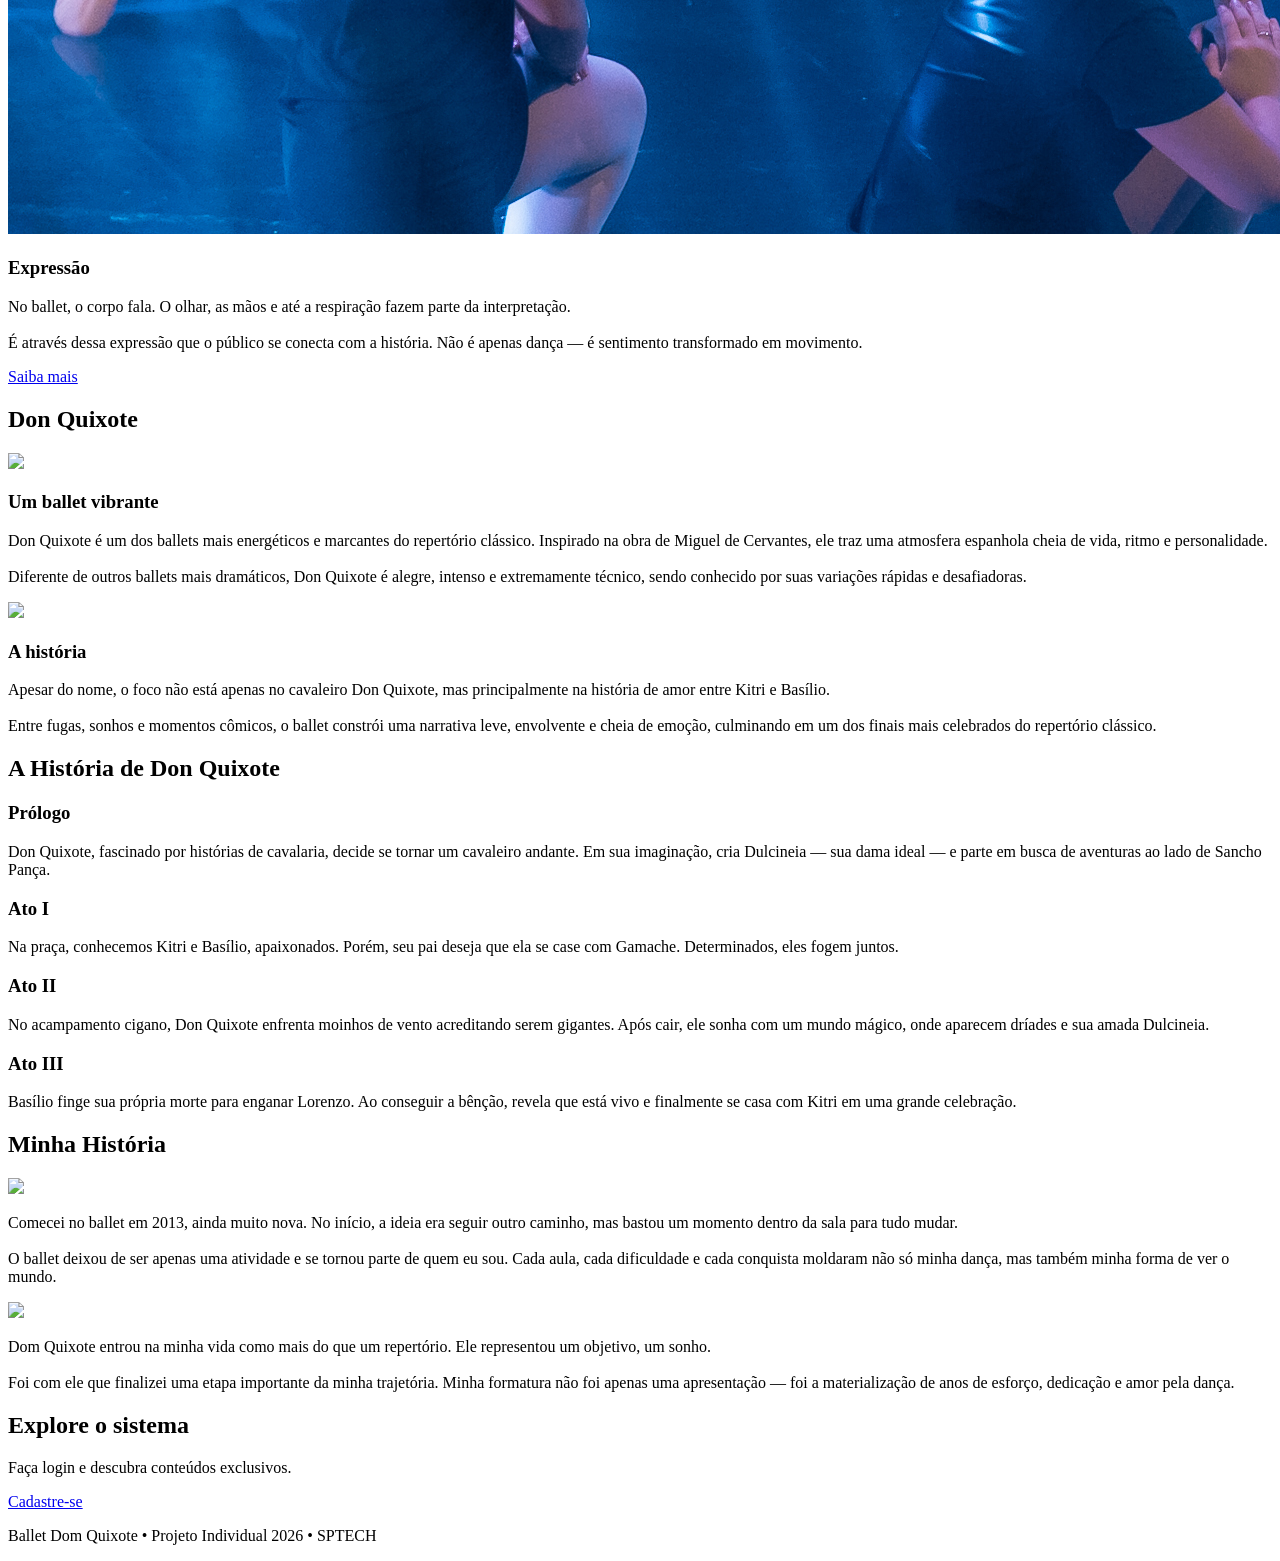
==== commit a4c72299: "adicionando pagina sobre, adicionando perguntas ao quiz e organizando dashboard" ====
--- a/projetoApi/public/index.html
+++ b/projetoApi/public/index.html
@@ -4,7 +4,8 @@
 <meta charset="UTF-8">
 <meta name="viewport" content="width=device-width, initial-scale=1.0" />
 <title>Ballet Don Quixote</title>
-<link rel="stylesheet" href="estilo.css" />
+<link rel="stylesheet" href="/estilo.css" />
+  <link href="https://fonts.googleapis.com/css2?family=Playfair+Display:ital,wght@0,400;0,700;1,400&family=DM+Sans:wght@300;400;500&display=swap" rel="stylesheet">
 </head>
 
 <body>
@@ -14,8 +15,8 @@
         <a href="#" class="ativo">Home</a>
         <a href="cadastro.html">Cadastro</a>
         <a href="login.html">Login</a>
-        <a href="quiz.html">Quiz</a>
-    </nav>
+         <a href="ballet.html">Sobre</a>
+        </nav>
 </header>
 
 <section class="hero">
@@ -70,6 +71,7 @@
                 Não é apenas dança — é sentimento transformado em movimento.
             </p>
         </div>
+        <a class="cta-btn" href="ballet.html">Saiba mais</a>
     </div>
 </section>
 
@@ -176,9 +178,9 @@
 
 
 <section class="ct">
-    <h2 style="color: antiquewhite;">Explore o sistema</h2>
+    <h2 >Explore o sistema</h2>
     <p>Faça login e descubra conteúdos exclusivos.</p>
-     <p class="rodape-card"><a href="/cadastro.html" style="color: aliceblue;">Cadastre-se</a></p>
+     <a class="cta-btn" href="/cadastro.html">Cadastre-se</a>
 </section>
 
 <footer>
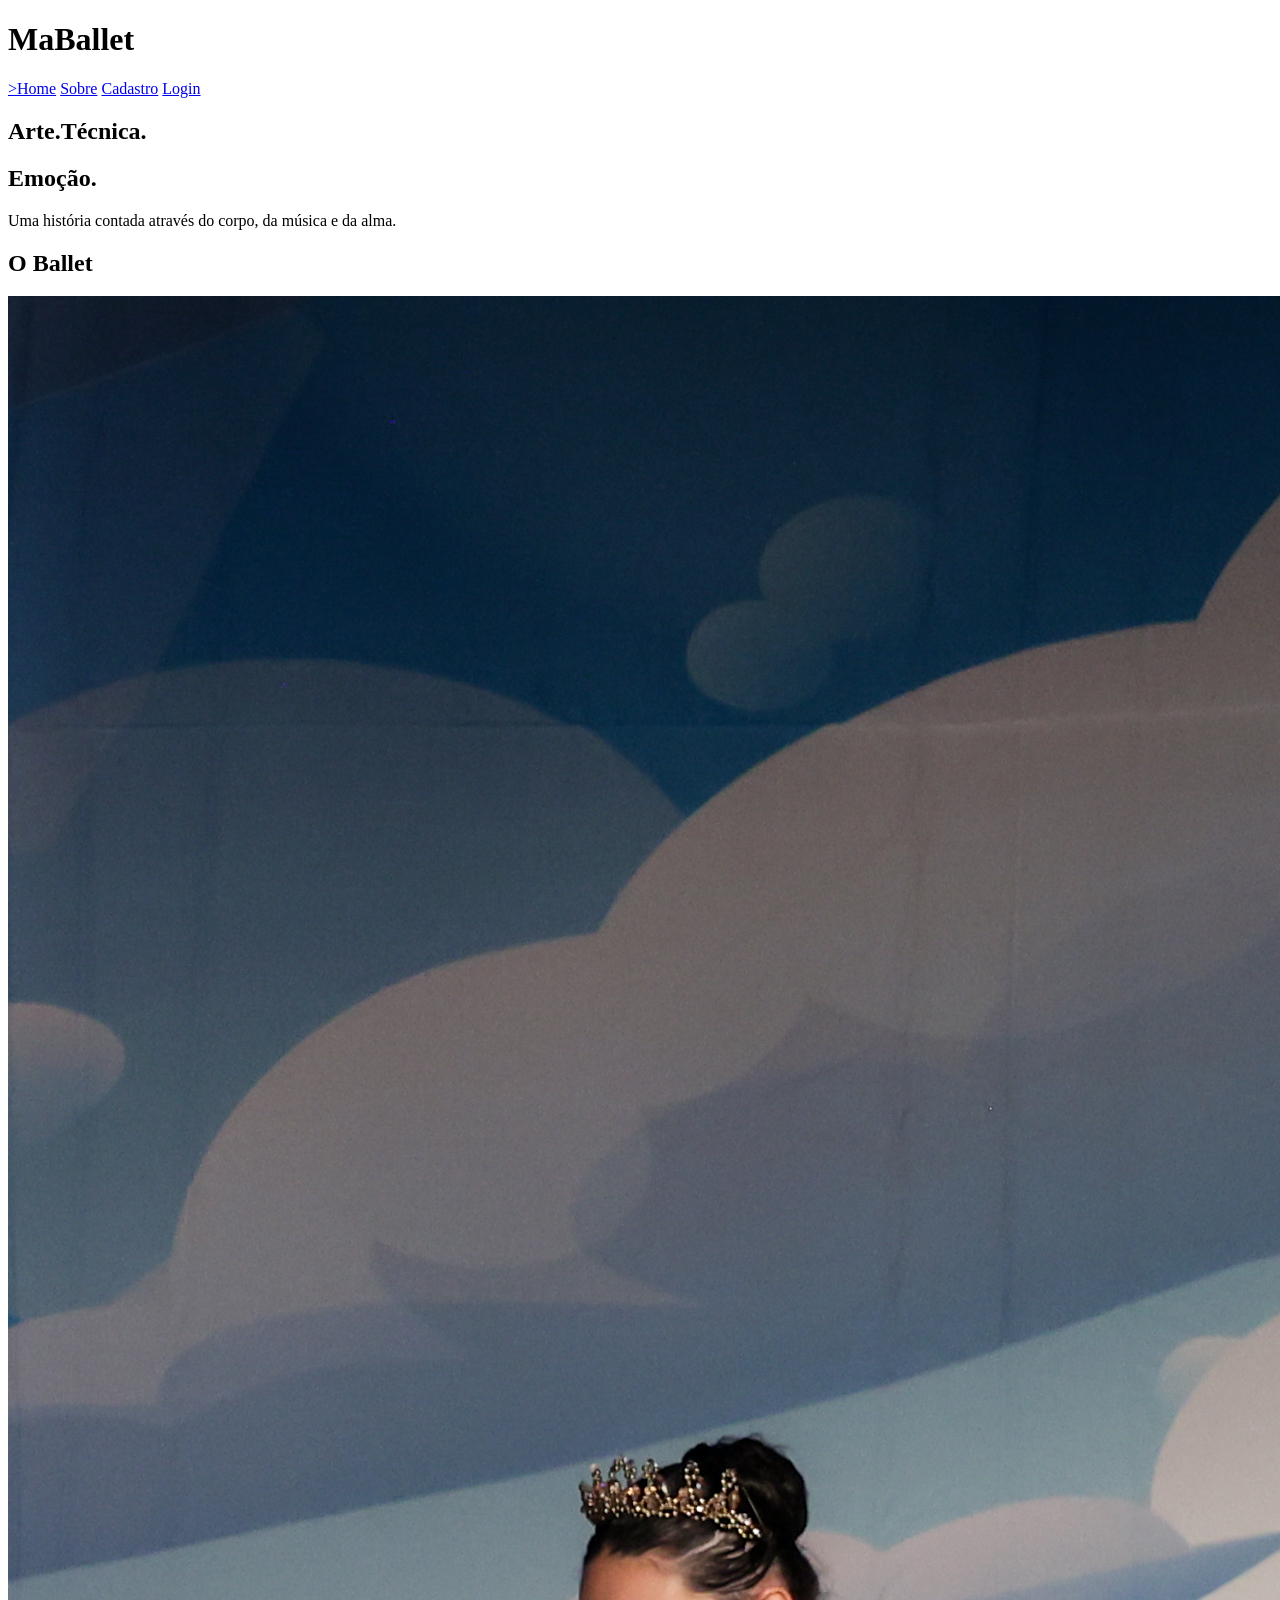
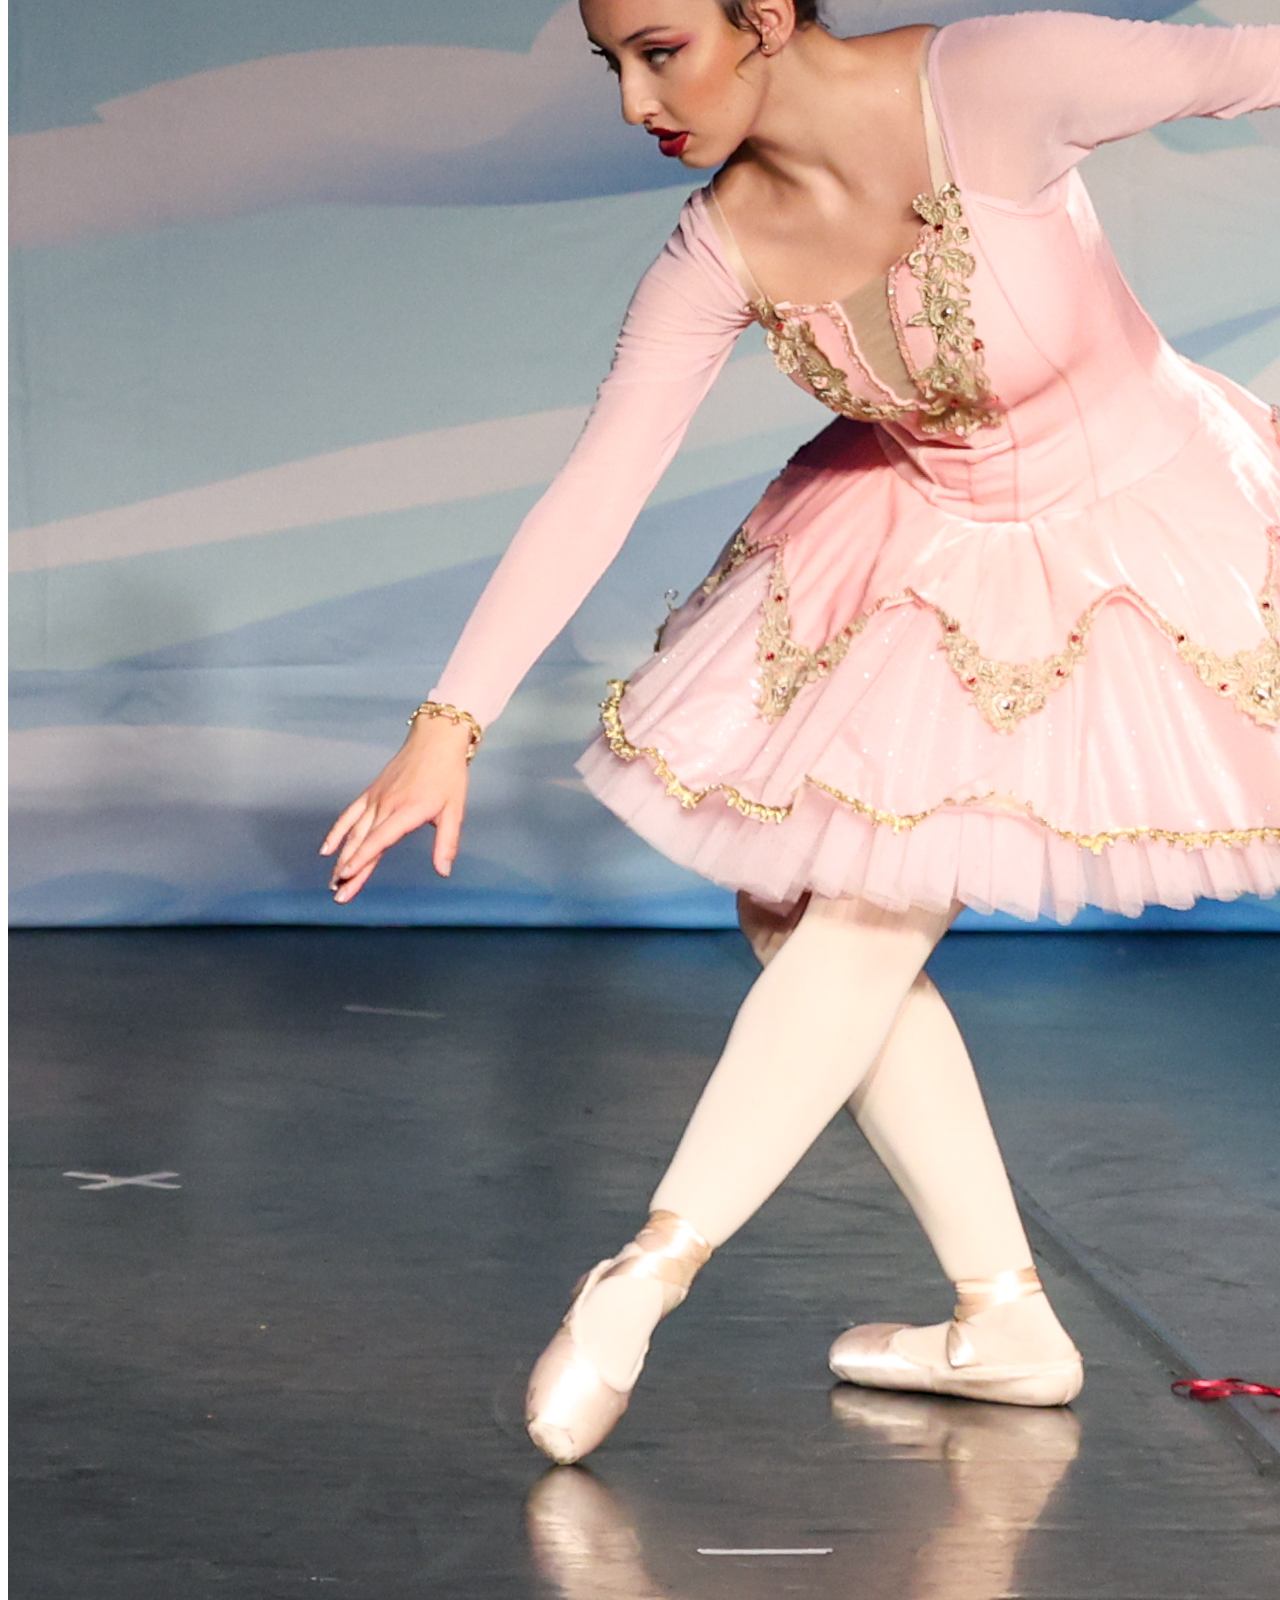
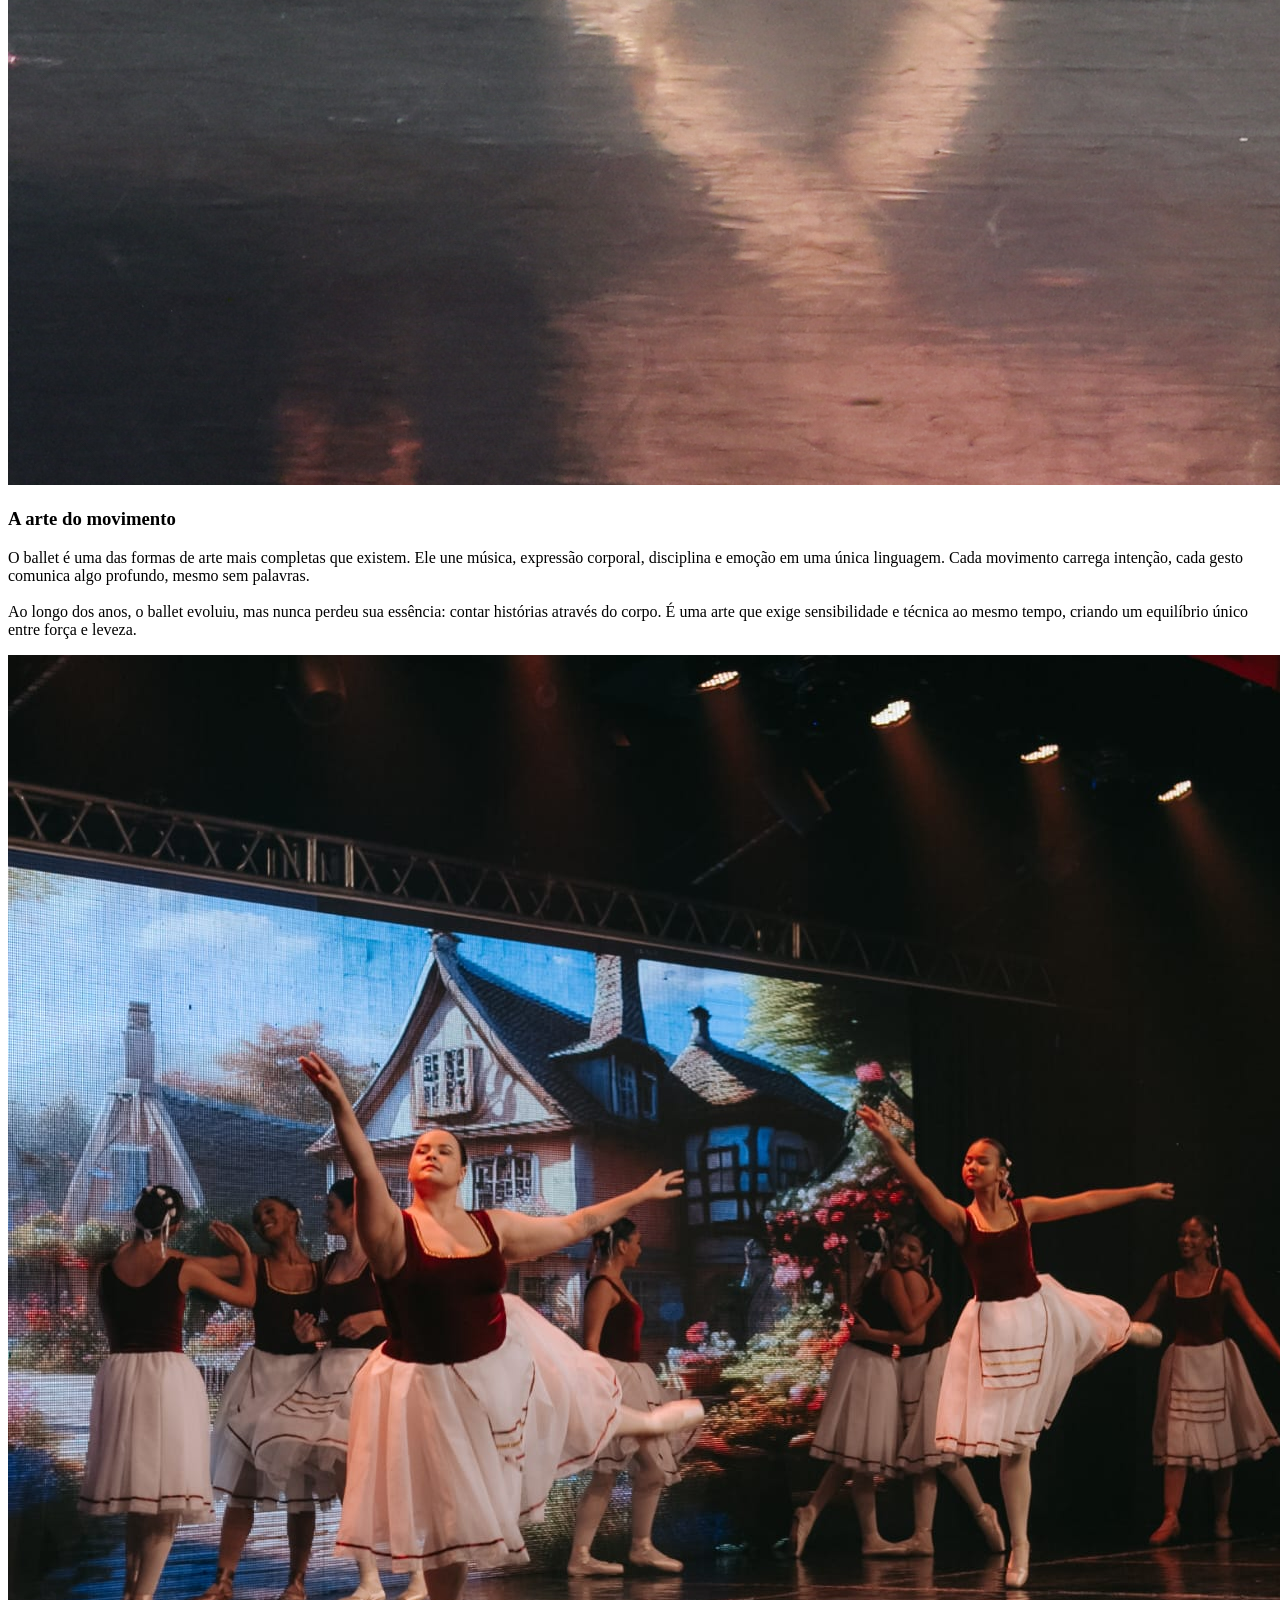
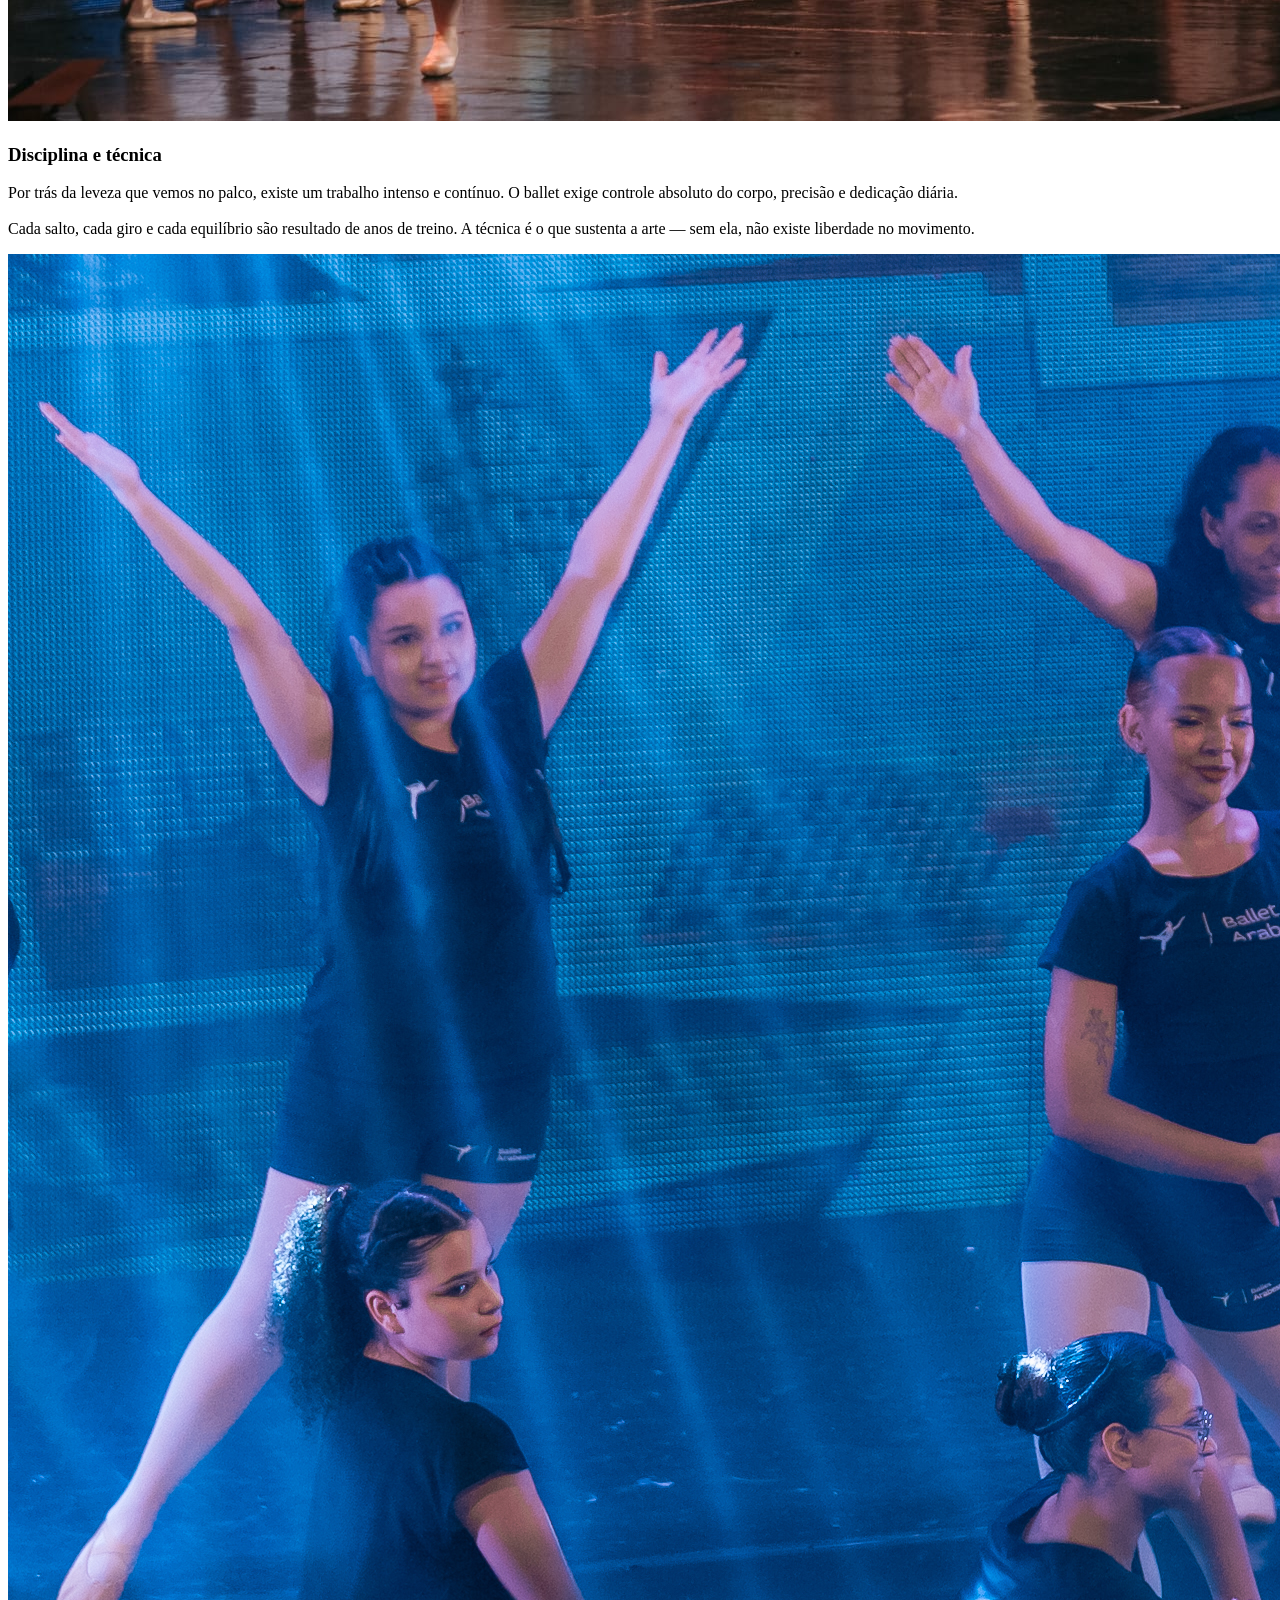
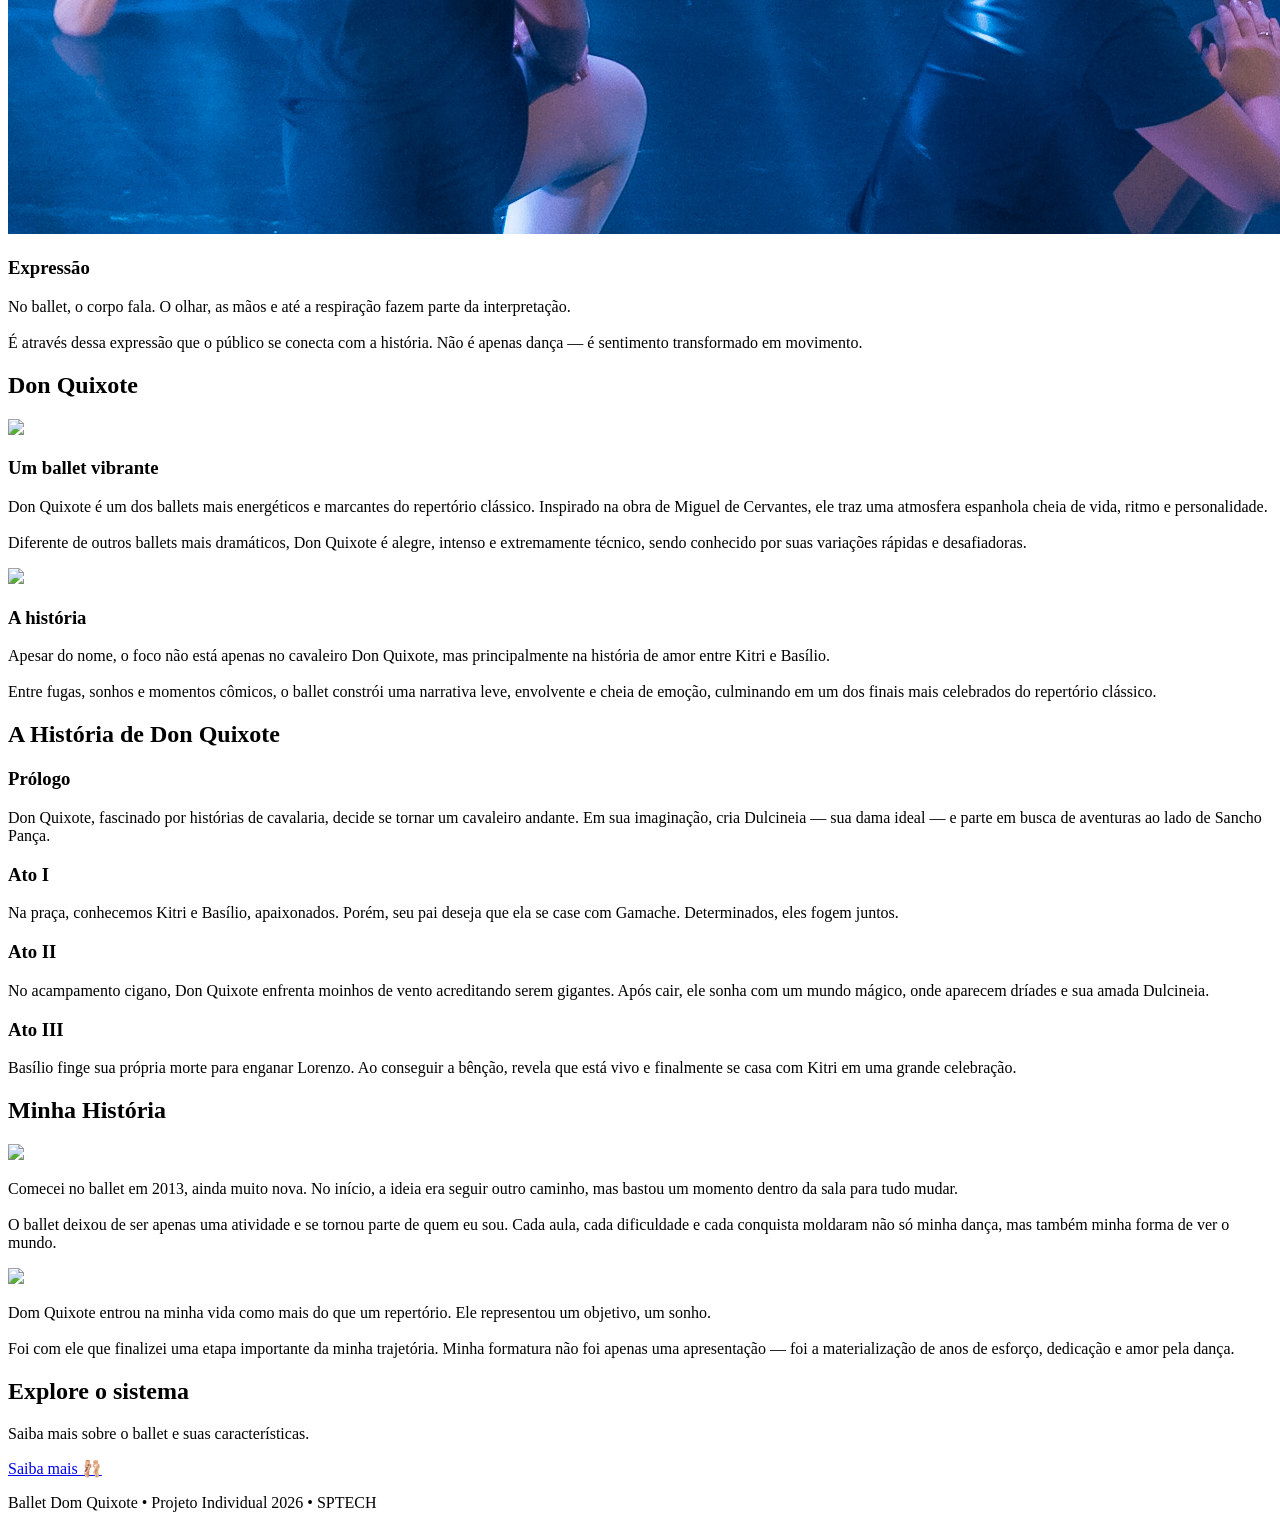
==== commit ff97f623: "alterando detalhes do html e da lógica do quiz" ====
--- a/projetoApi/public/index.html
+++ b/projetoApi/public/index.html
@@ -12,10 +12,10 @@
 <header>
     <h1>MaBallet</h1>
     <nav>
-        <a href="#" class="ativo">Home</a>
+        <a href="#" class="ativo">>Home</a>
+        <a href="ballet.html">Sobre</a>
         <a href="cadastro.html">Cadastro</a>
         <a href="login.html">Login</a>
-         <a href="ballet.html">Sobre</a>
         </nav>
 </header>
 
@@ -71,7 +71,6 @@
                 Não é apenas dança — é sentimento transformado em movimento.
             </p>
         </div>
-        <a class="cta-btn" href="ballet.html">Saiba mais</a>
     </div>
 </section>
 
@@ -177,11 +176,16 @@
 </section>
 
 
-<section class="ct">
+<section class="cta-secao">
+    <h2>Explore o sistema</h2>
+    <p>Saiba mais sobre o ballet e suas características.</p>
+    <a href="ballet.html" class="cta-btn">Saiba mais 🩰</a>
+  </section>
+<!--<section class="ct">
     <h2 >Explore o sistema</h2>
-    <p>Faça login e descubra conteúdos exclusivos.</p>
-     <a class="cta-btn" href="/cadastro.html">Cadastre-se</a>
-</section>
+    <h4>Saiba mais sobre o ballet e suas características.</h4>
+     <a class="cta-btn" href="ballet.html">Saiba Mais</a>
+</section> -->
 
 <footer>
     <p>Ballet Dom Quixote • Projeto Individual 2026 • SPTECH</p>
